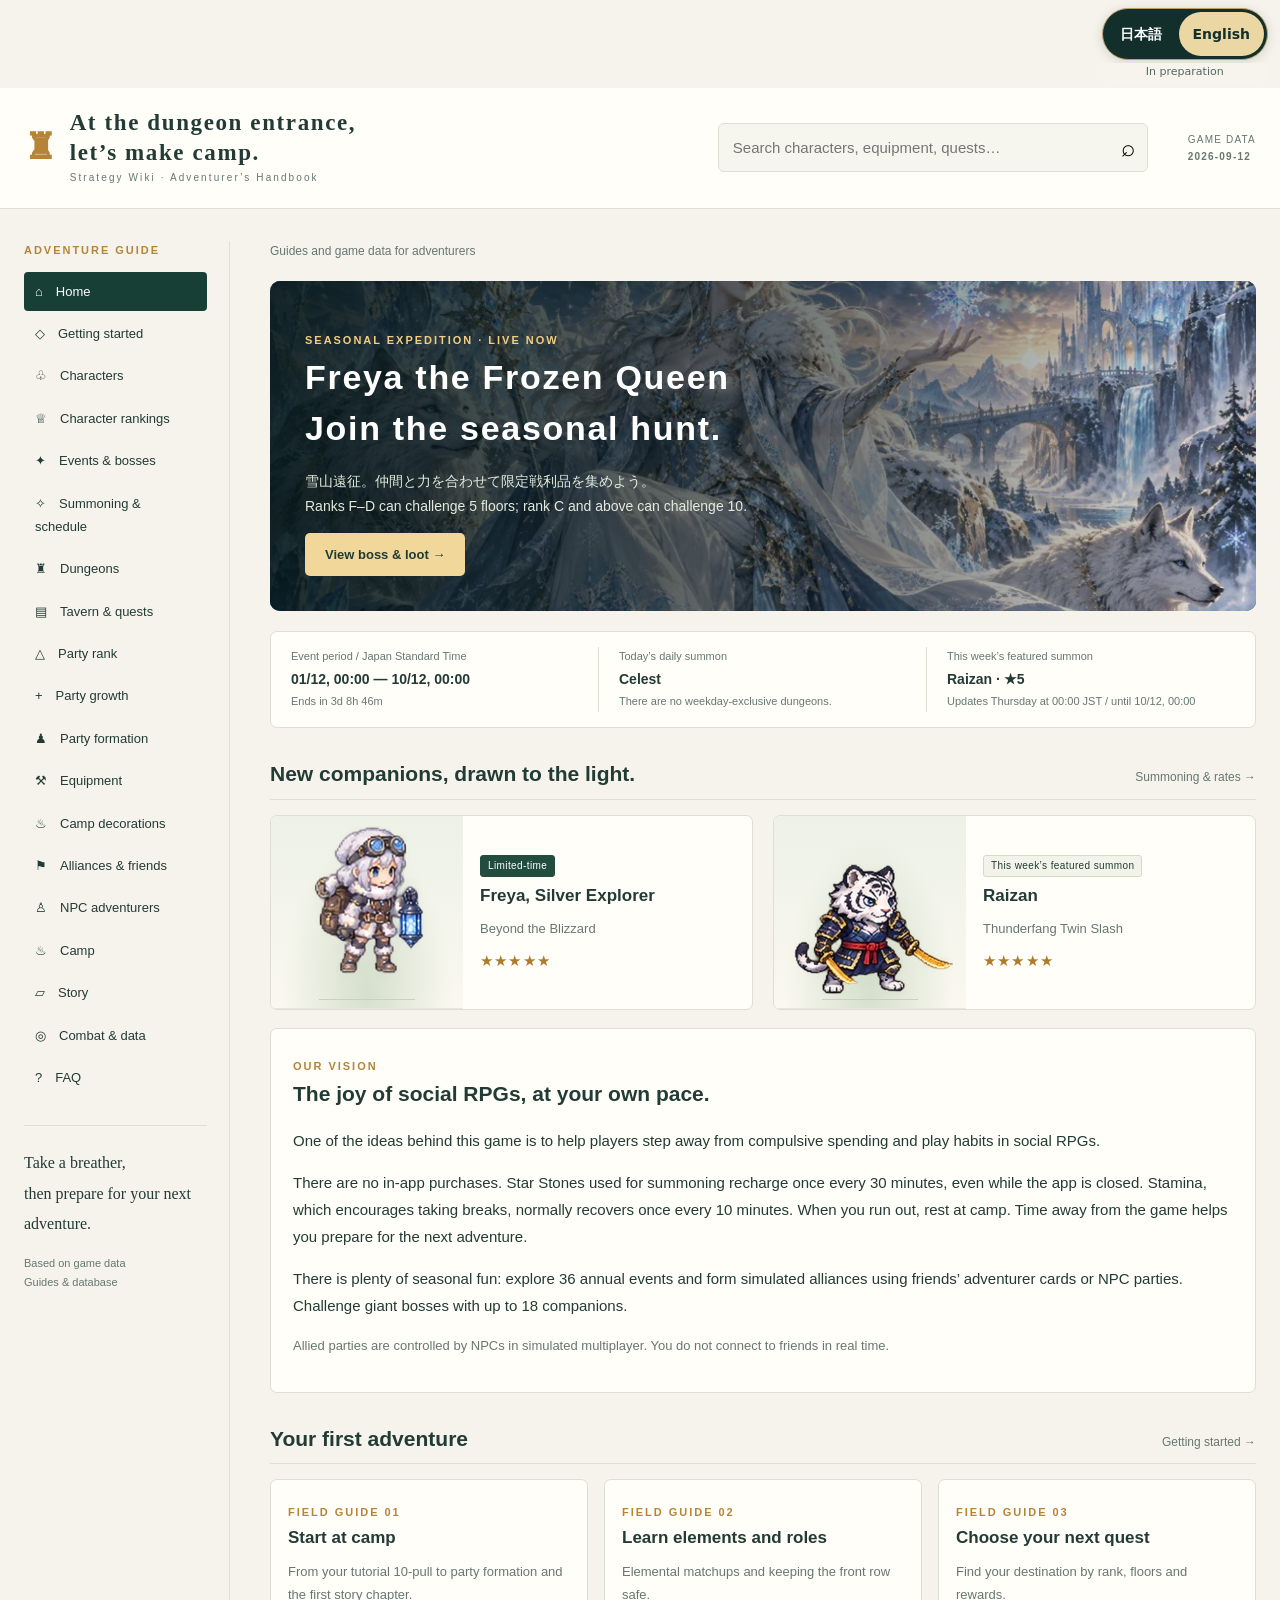
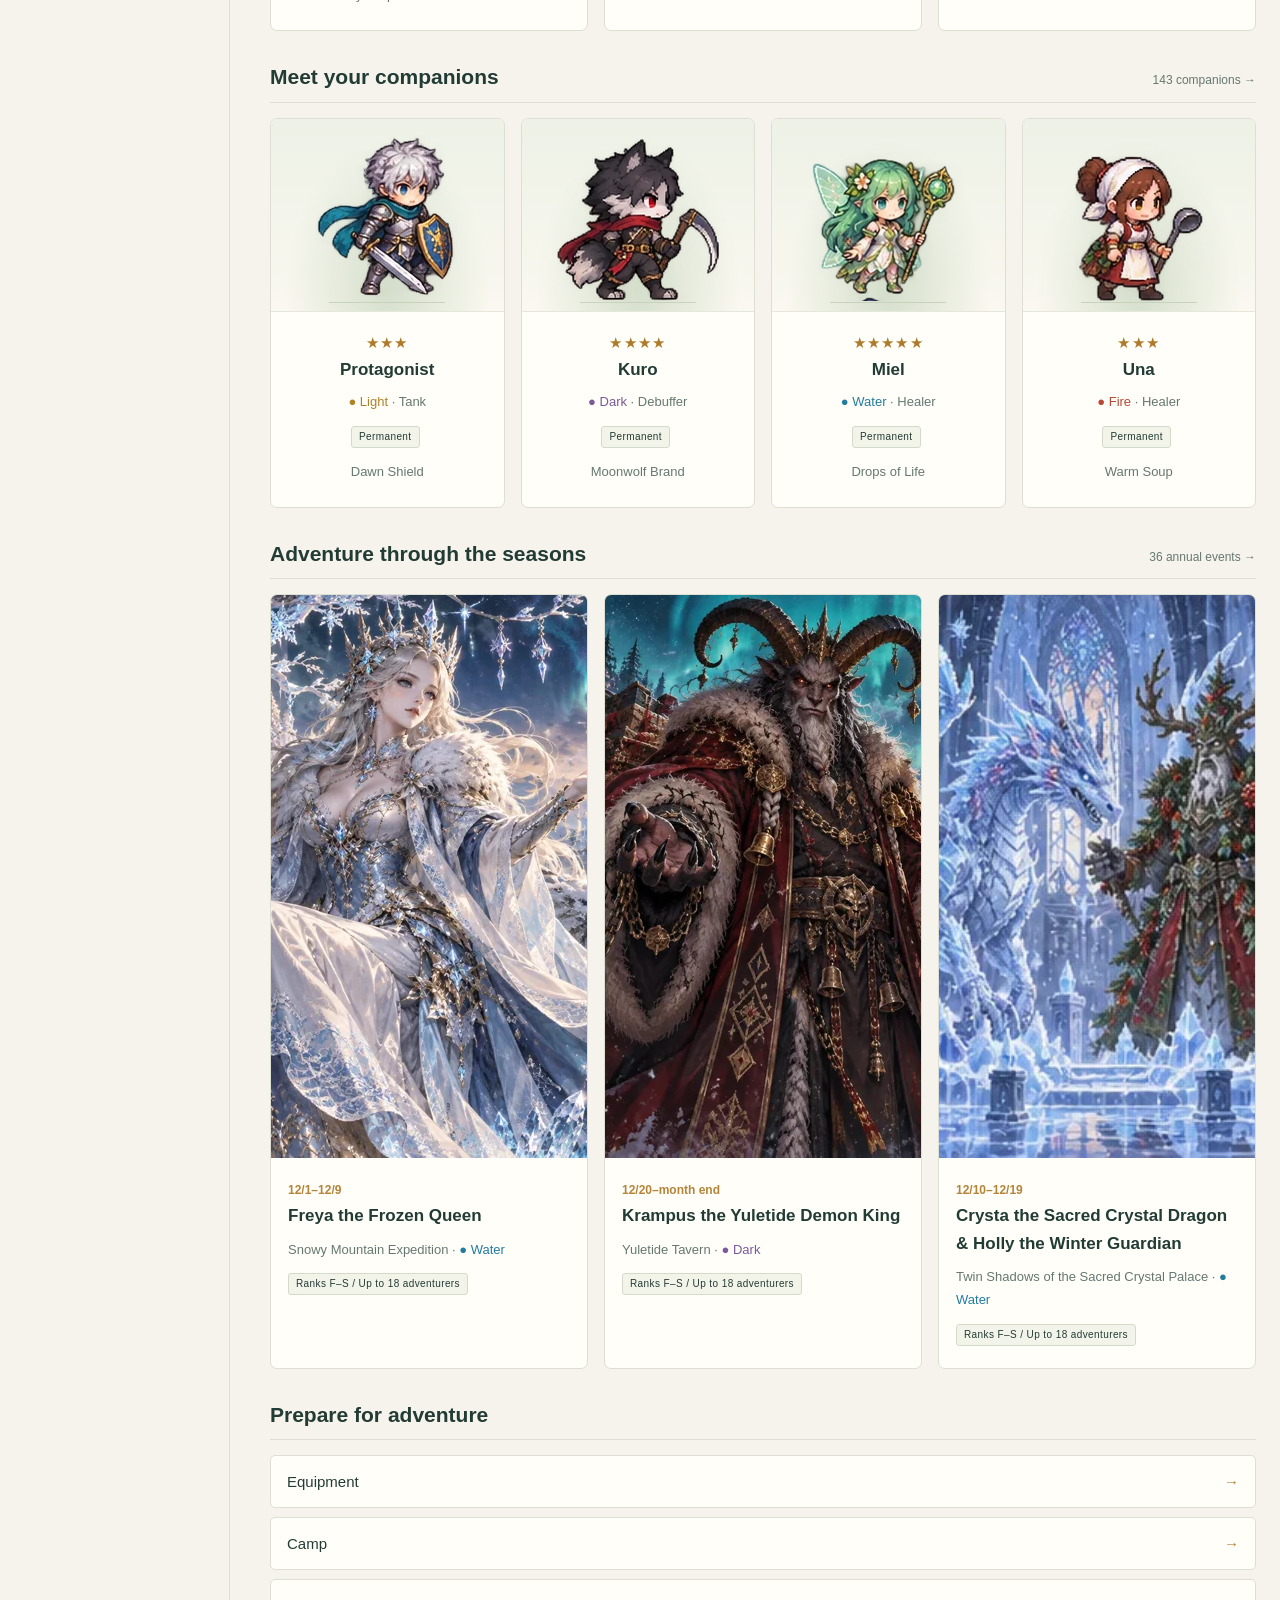
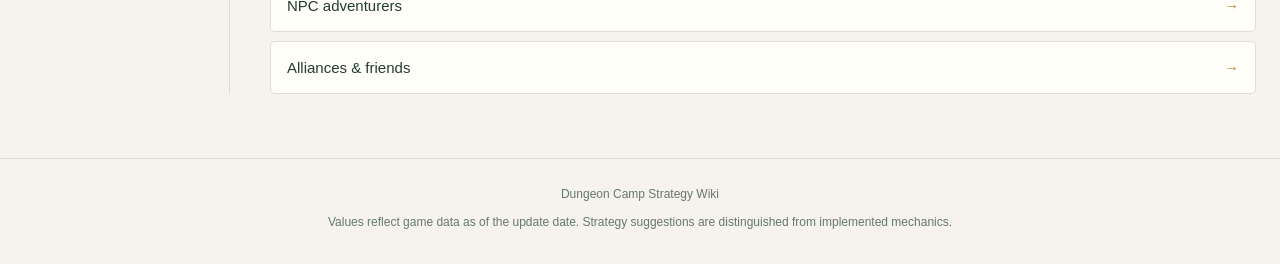
==== index.html @ d6b04b4a "Use character card for Poko guide and remove footer links" ====
<!doctype html><html lang="ja"><head><meta charset="UTF-8"><meta name="viewport" content="width=device-width, initial-scale=1"><meta name="theme-color" content="#122f2b"><meta name="description" content="ダンジョンの入口でキャンプでもしようよ。攻略Wiki。キャラクター、季節イベント、依頼、装備、共闘をゲームの実データで調べる冒険手帳。"><title>ダンジョンの入口でキャンプでもしようよ。攻略Wiki</title><link rel="stylesheet" href="style.css?v=c6127534924e"><script defer src="locale-en.js?v=d834e29eb2f1"></script><script defer src="locale.js?v=82db5f526d66"></script><script defer src="wiki-data.js?v=c5ccfb527c45"></script><script defer src="app.js?v=7ddd1a94cc98"></script><link rel="icon" type="image/png" sizes="1024x1024" href="favicon.png?v=6caec0d16e1b"><link rel="apple-touch-icon" href="favicon.png?v=6caec0d16e1b"></head><body><a class="skip" href="#main">本文へ</a><header class="top"><a class="brand" href="#home"><span class="brandmark">♜</span><span>ダンジョンの入口で<br>キャンプでもしようよ。<small>攻略Wiki · 冒険者の手帳</small></span></a><form id="searchform" role="search"><label class="sr" for="global-search">Wiki全体を検索</label><input id="global-search" type="search" placeholder="キャラ・装備・依頼を探す…"><button aria-label="検索">⌕</button></form><span class="edition">GAME DATA<br><b id="edition"></b></span></header><div class="shell"><aside><p class="navlabel">旅のしおり</p><nav id="navigation"></nav><div class="aside-note">ひと息ついたら、<br>次の冒険の準備を。<span>ゲーム内データに基づく<br>攻略・データベース</span></div></aside><main id="main" tabindex="-1"></main></div><footer>ダンジョンの入口でキャンプでもしようよ。攻略Wiki <span>記載の数値は更新日時点のゲームデータ。攻略の提案と実装データを区別して掲載しています。</span></footer><noscript>このWikiの検索・データ表示にはJavaScriptを有効にしてください。</noscript></body></html>
---- style.css ----
:root{--ink:#233b35;--muted:#667871;--paper:#f5f3ec;--green:#173f35;--gold:#b58439;--line:#dedfd3}*{box-sizing:border-box}body{margin:0;background:var(--paper);color:var(--ink);font:15px/1.8 -apple-system,BlinkMacSystemFont,'Hiragino Kaku Gothic ProN','Yu Gothic',sans-serif}a{color:inherit;text-decoration:none}a:hover{color:#976221}button,input,select{font:inherit}button,select{cursor:pointer}button:disabled{cursor:default}a:focus-visible,button:focus-visible,input:focus-visible,select:focus-visible{outline:3px solid #bd833a;outline-offset:3px}.top{background:#fffef9;border-bottom:1px solid var(--line);padding:20px max(24px,calc((100% - 1380px)/2));display:flex;align-items:center;gap:40px}.brand{display:flex;align-items:center;gap:12px;white-space:nowrap;font:700 23px Georgia,serif;letter-spacing:.07em}.brandmark{font-size:36px;color:var(--gold)}.brand small{display:block;font:10px/2 sans-serif;letter-spacing:.21em;color:var(--muted)}#searchform{display:flex;max-width:430px;flex:1;margin-left:auto;border:1px solid var(--line);border-radius:6px;background:#f6f6ef}input{min-width:0}#searchform input{width:100%;border:0;padding:10px 14px;background:transparent}#searchform button{border:0;background:transparent;font-size:24px;padding:0 12px}.edition{font-size:10px;line-height:1.7;letter-spacing:.12em;color:var(--muted)}.shell{display:grid;grid-template-columns:206px minmax(0,1fr);gap:40px;max-width:1380px;margin:auto;padding:32px 24px 64px}aside{border-right:1px solid var(--line);padding-right:22px}.navlabel,.eyebrow{font-size:11px;text-transform:uppercase;letter-spacing:.18em;font-weight:700;color:var(--gold)}nav{display:grid;gap:3px}nav a{display:block;padding:8px 11px;font-size:13px;border-radius:4px}nav a[aria-current]{background:var(--green);color:#fff}.aside-note{border-top:1px solid var(--line);margin-top:28px;padding-top:22px;font:16px/1.9 Georgia,serif}.aside-note span{display:block;font:11px/1.8 sans-serif;color:var(--muted);margin-top:14px}main{min-width:0}h1,h2,h3,p{margin-top:0}h1{font-size:29px;line-height:1.5;margin-bottom:15px}h2{font-size:21px;line-height:1.5}h3{font-size:17px;line-height:1.6}.muted,.note{color:var(--muted);font-size:13px}.crumb{font-size:12px;color:var(--muted);margin-bottom:19px}.hero{position:relative;border-radius:10px;overflow:hidden;background:#143c35;min-height:330px;color:white;display:flex;align-items:end}.hero>img{position:absolute;width:100%;height:100%;object-fit:cover}.hero:after{content:'';position:absolute;inset:0;background:linear-gradient(90deg,rgba(6,24,26,.91),rgba(8,24,28,.52) 60%,rgba(8,24,28,.07))}.hero-copy{position:relative;z-index:1;max-width:610px;padding:35px}.hero h1{font-size:34px;letter-spacing:.05em}.hero p{color:#e3eadd;font-size:14px}.hero .eyebrow{color:#f4ce80}.button{display:inline-block;background:var(--green);color:white;padding:10px 20px;border:0;border-radius:5px;font-size:13px;font-weight:600}.button:hover{background:#285749;color:white}.hero .button{background:#f1d79a;color:#213c32}.section-title{display:flex;align-items:baseline;justify-content:space-between;gap:15px;margin:30px 0 15px;border-bottom:1px solid var(--line);padding-bottom:9px}.section-title h2{margin:0}.section-title a{font-size:12px;color:var(--muted)}.today{display:grid;grid-template-columns:repeat(3,1fr);background:#fffef9;border:1px solid var(--line);border-radius:7px;margin:20px 0;padding:15px 0}.today>div{padding:0 20px;border-right:1px solid var(--line)}.today>div:last-child{border:0}.today small{display:block;color:var(--muted);font-size:11px}.today b{display:block;font-size:14px}.grid{display:grid;grid-template-columns:repeat(auto-fill,minmax(190px,1fr));gap:16px}.grid.wide{grid-template-columns:repeat(auto-fill,minmax(265px,1fr))}.card{background:#fffef9;border:1px solid var(--line);border-radius:7px;overflow:hidden;transition:transform .15s,border-color .15s;min-width:0}.card:hover{transform:translateY(-2px);border-color:#a1ad98}.card-body{padding:17px}.card h3{margin:0 0 8px}.card p{font-size:13px;color:var(--muted);margin:7px 0}.card-image{display:block;width:100%;aspect-ratio:16/9;object-fit:cover}.badge{display:inline-block;border:1px solid #d4daca;background:#f2f4e9;border-radius:3px;padding:1px 7px;font-size:10px;letter-spacing:.04em;margin:0 4px 5px 0}.badge.live{background:#214c3f;color:white;border-color:#214c3f}.stars{color:#ae7b2b;letter-spacing:.08em}.portrait{display:block;width:192px;height:192px;background-image:url('portraits.webp?v=75a51ea0e859');background-size:2304px 2304px;flex-shrink:0;margin:auto;image-rendering:auto}.portrait-wrap{background:radial-gradient(ellipse at 50% 90%,#d5dfcc,transparent 62%),linear-gradient(#edf1e6,#faf8f0);border-bottom:1px solid #e5e7db;position:relative}.portrait-wrap:after{content:'';position:absolute;bottom:8px;width:50%;height:1px;background:#c8d1bb;left:25%}.character-card .card-body{text-align:center}.character-card h3{margin-bottom:3px}.filterbar{display:flex;flex-wrap:wrap;gap:10px;padding:15px;background:#eceee4;border:1px solid var(--line);border-radius:7px;margin:20px 0}.filterbar input,.filterbar select{border:1px solid #cdd4c5;border-radius:4px;padding:8px 10px;background:white;max-width:100%}.filterbar input{flex:1;min-width:160px}.count{font-size:12px;color:var(--muted);margin:8px 0 15px}.detail-hero{background:#fffef9;display:grid;grid-template-columns:260px minmax(0,1fr);border:1px solid var(--line);border-radius:8px;overflow:hidden;margin-bottom:24px}.detail-hero .portrait-wrap{display:flex;align-items:center;justify-content:center}.detail-hero .portrait{transform:scale(1.2)}.detail-hero .body{padding:30px}.panel{background:#fffef9;border:1px solid var(--line);border-radius:7px;padding:22px;margin:18px 0}.panel h3{margin-bottom:8px}.stat-grid{display:grid;grid-template-columns:repeat(3,1fr);gap:10px;margin:18px 0}.stat{background:#eff1e8;padding:12px;border-radius:5px}.stat small{display:block;color:var(--muted)}.stat b{font-size:20px}.art-full{width:100%;display:block;border-radius:8px;aspect-ratio:16/9;object-fit:cover}.table-wrap{overflow:auto;border:1px solid var(--line);border-radius:6px;margin:15px 0}table{border-collapse:collapse;width:100%;background:#fffef9;font-size:13px;text-align:left}th{background:#e9eee1;white-space:nowrap}td,th{padding:11px 14px;border-bottom:1px solid var(--line)}td a{color:#366857;text-decoration:underline;text-underline-offset:3px}tr:last-child td{border-bottom:0}.prose{max-width:820px}.prose p{line-height:2}.prose li{margin:10px 0}.split{display:grid;grid-template-columns:1fr 1fr;gap:20px}.linklist{display:grid;gap:9px}.linklist a{display:block;background:#fffef9;border:1px solid var(--line);border-radius:5px;padding:12px 16px}.linklist a:after{content:' →';float:right;color:var(--gold)}.empty{padding:40px;text-align:center;background:white;border:1px dashed var(--line)}footer{border-top:1px solid var(--line);padding:25px;text-align:center;color:var(--muted);font-size:12px}footer span{display:block;margin:6px}.sr{position:absolute;width:1px;height:1px;overflow:hidden;clip-path:inset(50%)}.skip{position:fixed;top:-100px}.skip:focus{top:0;background:white;z-index:10;padding:10px}.highlight{border-left:4px solid var(--gold);background:#f0ead8;padding:14px 18px;margin:18px 0}.tiny{font-size:11px}.element-Fire{color:#b84834}.element-Water{color:#237ca0}.element-Wind{color:#498459}.element-Light{color:#ae8226}.element-Dark{color:#7c599a}.month{font:600 12px sans-serif;color:var(--gold)}
@media(max-width:850px){.top{padding:16px 20px;gap:15px;flex-wrap:wrap}.brand{font-size:19px}.edition{display:none}#searchform{max-width:none}.shell{grid-template-columns:minmax(0,1fr);padding:15px 18px 40px;gap:20px}aside{padding:0;border:0;min-width:0}nav{display:flex;overflow:auto;padding-bottom:8px}nav a{white-space:nowrap;background:#e9ede2}.navlabel,.aside-note{display:none}.hero{min-height:310px}.hero-copy{padding:25px}.hero h1{font-size:28px}.grid{grid-template-columns:repeat(auto-fill,minmax(155px,1fr))}.portrait{transform:scale(.85);margin-top:-10px;margin-bottom:-10px}.portrait-wrap{overflow:hidden}.today{grid-template-columns:1fr}.today>div{border:0;padding:8px 18px}.split{grid-template-columns:1fr}.detail-hero{grid-template-columns:1fr}.detail-hero .portrait-wrap{min-height:220px}.detail-hero .body{padding:20px}h1{font-size:25px}.hero:after{background:linear-gradient(90deg,#081d20e8,#081d2077)}.filterbar select{flex:1}.top #searchform{flex-basis:100%}.stat-grid{gap:6px}.stat b{font-size:17px}}@media(prefers-reduced-motion:reduce){*{transition:none!important}}

/* Keep language selection reachable on every page, including narrow screens. */
.language-switch{position:fixed;top:max(.5rem,env(safe-area-inset-top));right:max(.75rem,env(safe-area-inset-right));z-index:1000;display:flex;background:#122f2b;border:1px solid #bca167;border-radius:999px;padding:3px;box-shadow:0 2px 12px #0002}
.language-switch a{display:flex;align-items:center;justify-content:center;min-height:44px;padding:0 14px;color:#fff;text-decoration:none;font:600 .875rem/1.2 system-ui;border-radius:999px}
.language-switch a[aria-current=true]{background:#ead7a4;color:#122f2b}.language-switch a:focus-visible{outline:3px solid #f1bc45;outline-offset:2px}
body{padding-top:66px}html{scroll-padding-top:76px}html[lang=en] .brand{line-height:1.3}html[lang=en] h1{overflow-wrap:anywhere}
@media(max-width:480px){.language-switch{right:.5rem}.language-switch a{padding:0 12px}}

/* FAQ: separate questions from long-form answers. */
.faq-item{margin:0 0 38px}
.faq-item>h2{margin:0 0 20px;padding:15px 22px;border:0;border-left:4px solid #20ab91;background:#f9faf9;color:#354d46;font-size:clamp(18px,2vw,23px);font-weight:700;line-height:1.6;overflow-wrap:anywhere}
.faq-item>p{margin:0 0 16px;padding:0 4px;line-height:1.95;overflow-wrap:anywhere}
.faq-item>p:last-child{margin-bottom:0}
@media(max-width:600px){.faq-item{margin-bottom:30px}.faq-item>h2{padding:12px 15px;margin-bottom:16px}.faq-item>p{padding:0 2px}}

.faq-home{display:block;margin:0 0 20px}.faq-home a{display:inline-block;padding:8px 14px;border:1px solid var(--line);border-radius:6px;background:#fffef9;font-weight:600}

.poko-guide-portrait{display:flex;justify-content:center;max-width:240px;padding:12px;margin:16px 0;background:#edf1e8;border:1px solid var(--line);border-radius:12px}.poko-guide-portrait .portrait{flex:none}

.guide-campfire{display:block;width:50%;height:auto;margin:24px 0;border-radius:12px}.poko-guide-heading{padding-top:20px}

.language-status{position:absolute;top:calc(100% + 4px);right:0;left:0;text-align:center;font:400 11px/1.5 system-ui;color:#526760;background:#f6f4ed;border-radius:6px;padding:1px 4px;white-space:nowrap}body{padding-top:88px}html{scroll-padding-top:98px}
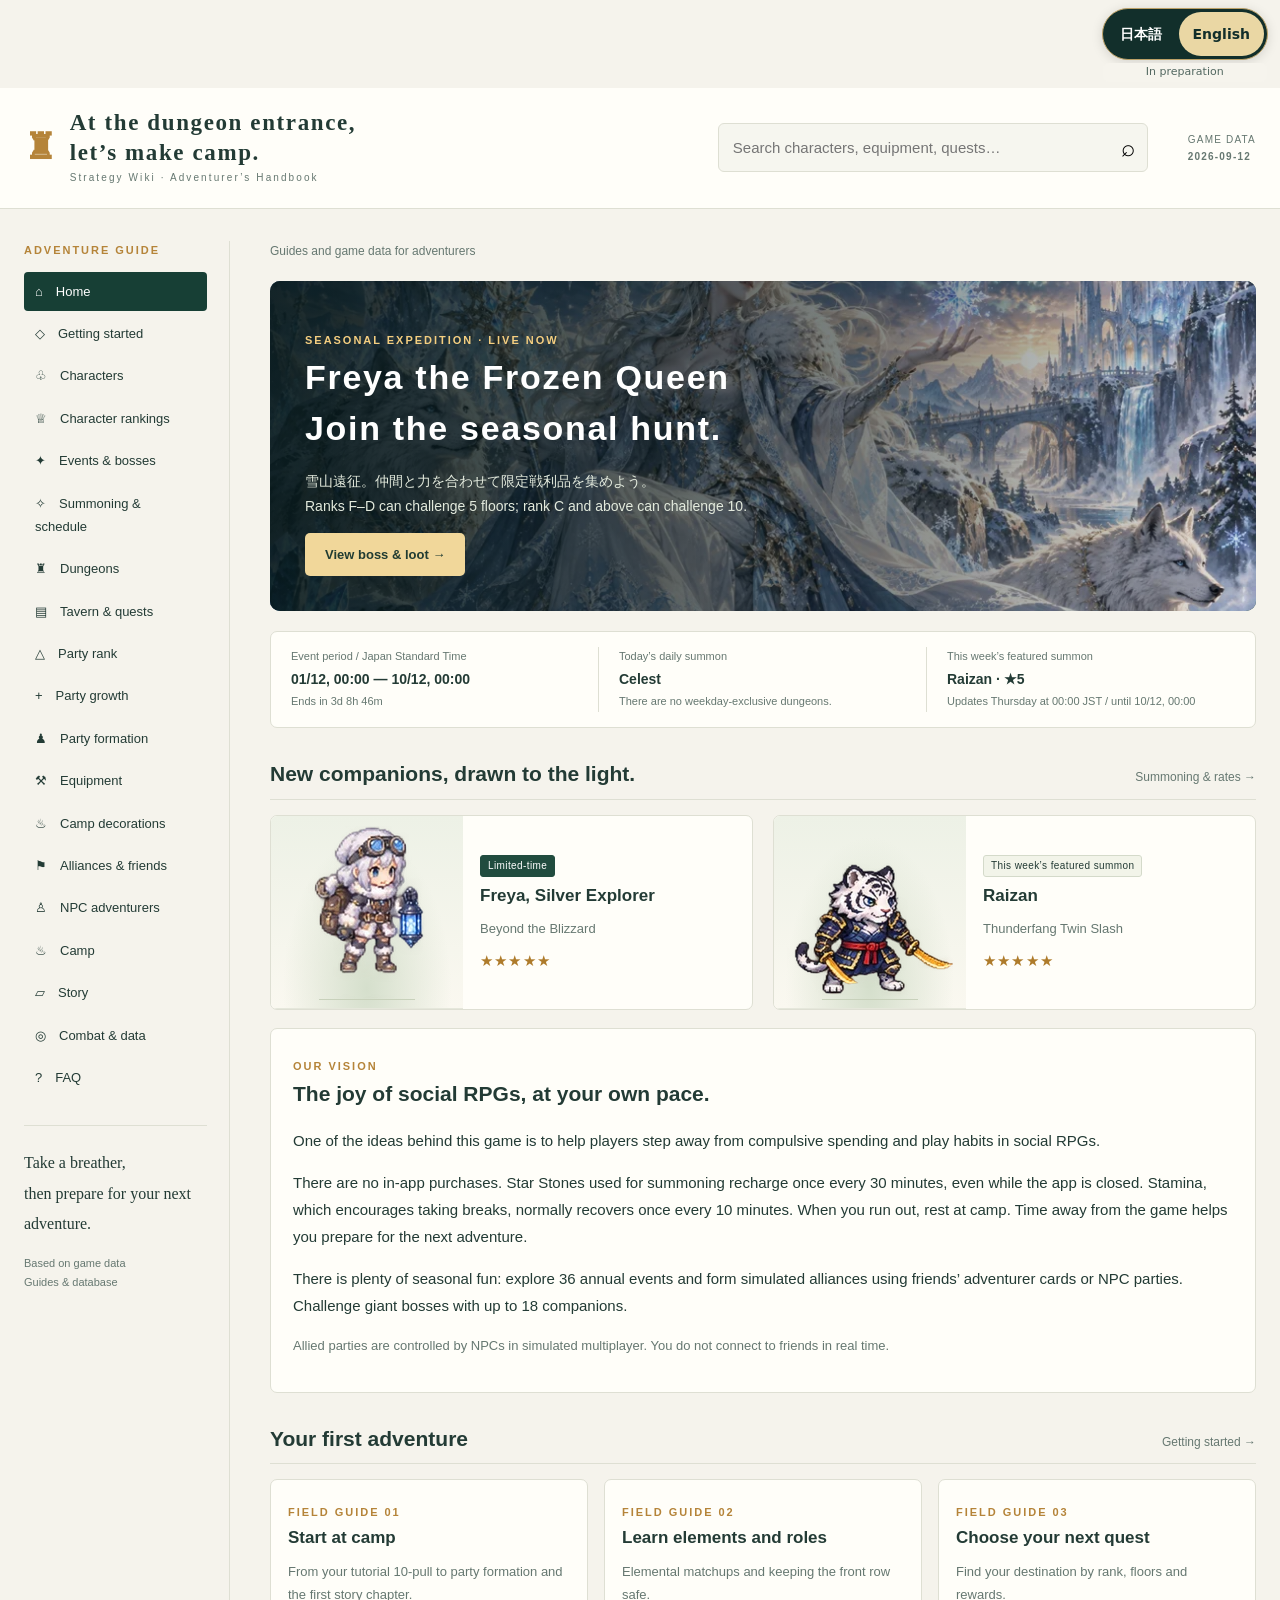
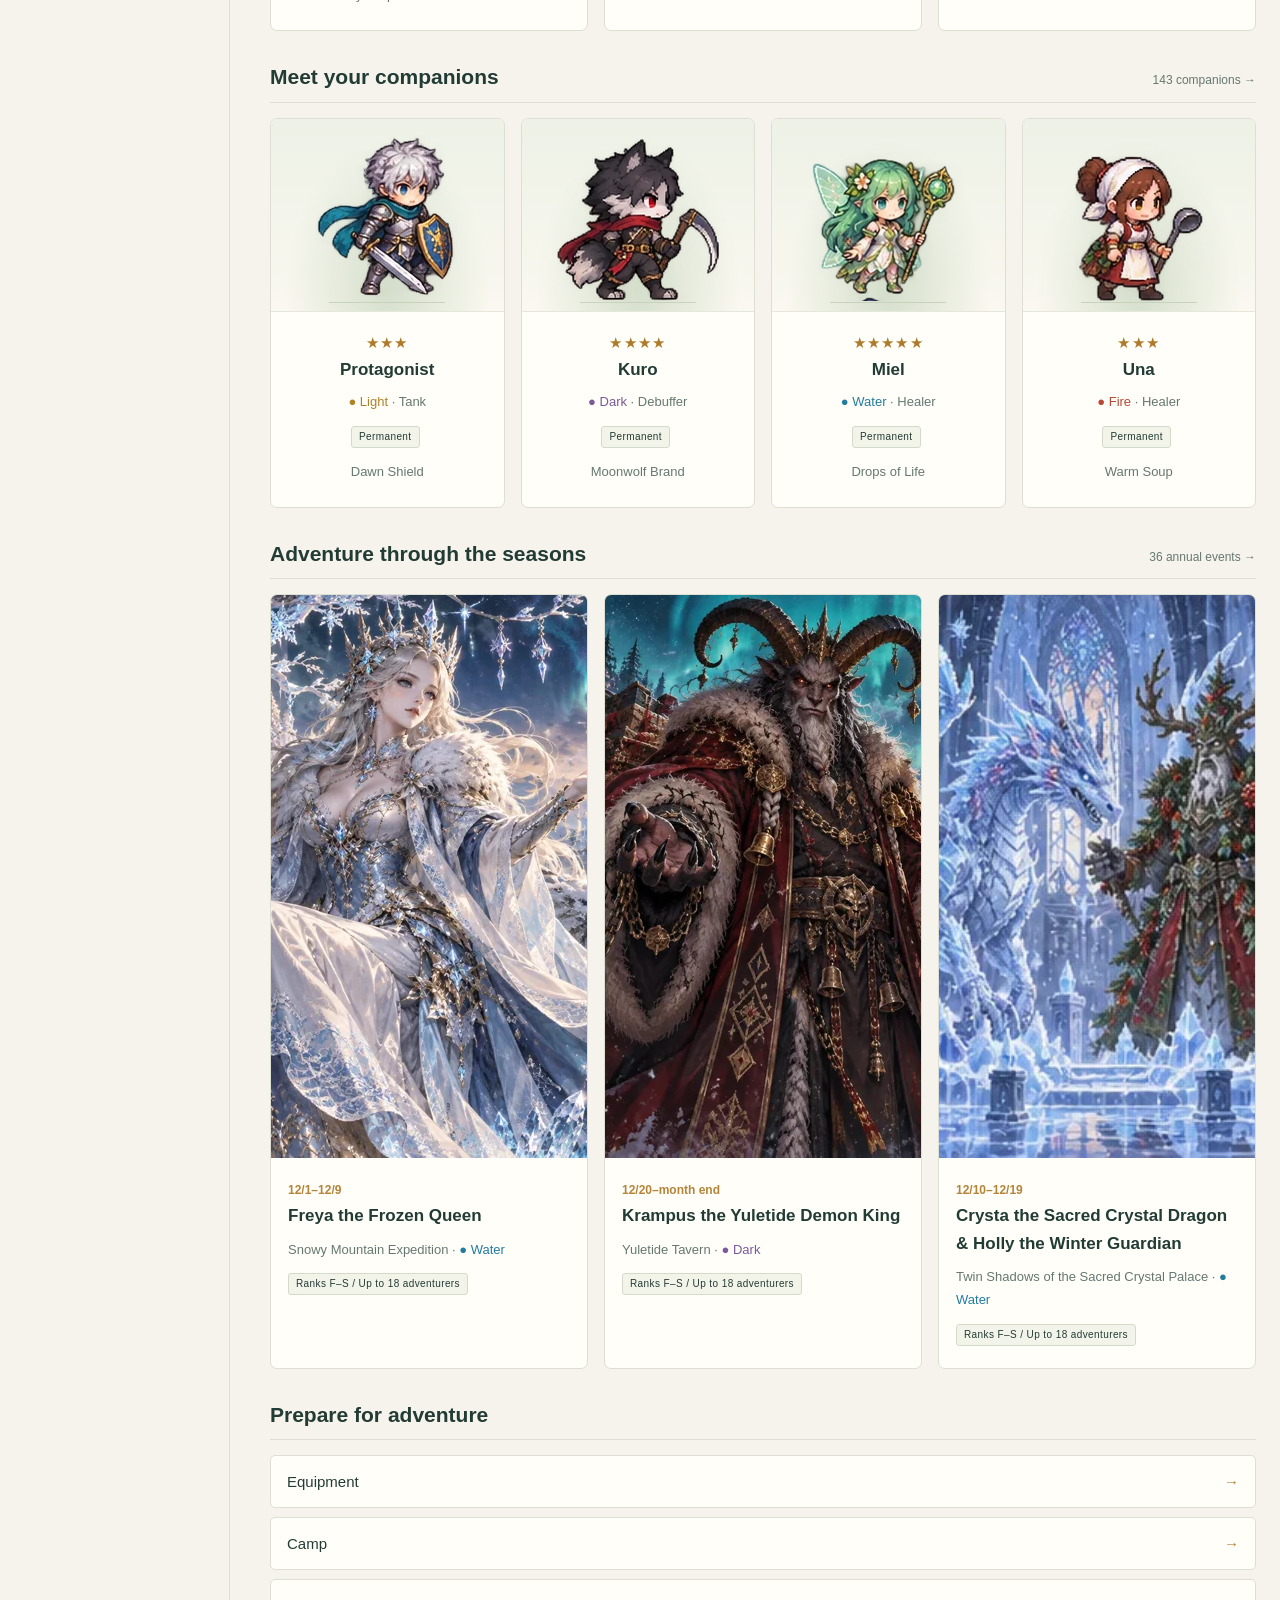
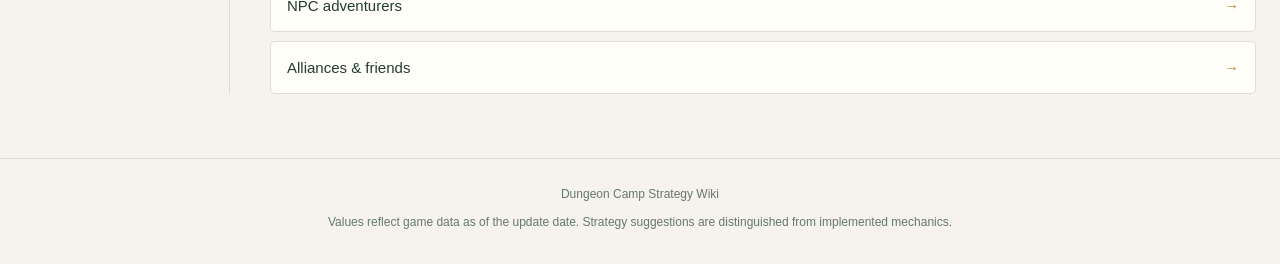
==== commit 17dadf85: "Keep language switch at page top without scroll tracking" ====
--- a/index.html
+++ b/index.html
@@ -1 +1 @@
-<!doctype html><html lang="ja"><head><meta charset="UTF-8"><meta name="viewport" content="width=device-width, initial-scale=1"><meta name="theme-color" content="#122f2b"><meta name="description" content="ダンジョンの入口でキャンプでもしようよ。攻略Wiki。キャラクター、季節イベント、依頼、装備、共闘をゲームの実データで調べる冒険手帳。"><title>ダンジョンの入口でキャンプでもしようよ。攻略Wiki</title><link rel="stylesheet" href="style.css?v=c6127534924e"><script defer src="locale-en.js?v=d834e29eb2f1"></script><script defer src="locale.js?v=82db5f526d66"></script><script defer src="wiki-data.js?v=c5ccfb527c45"></script><script defer src="app.js?v=7ddd1a94cc98"></script><link rel="icon" type="image/png" sizes="1024x1024" href="favicon.png?v=6caec0d16e1b"><link rel="apple-touch-icon" href="favicon.png?v=6caec0d16e1b"></head><body><a class="skip" href="#main">本文へ</a><header class="top"><a class="brand" href="#home"><span class="brandmark">♜</span><span>ダンジョンの入口で<br>キャンプでもしようよ。<small>攻略Wiki · 冒険者の手帳</small></span></a><form id="searchform" role="search"><label class="sr" for="global-search">Wiki全体を検索</label><input id="global-search" type="search" placeholder="キャラ・装備・依頼を探す…"><button aria-label="検索">⌕</button></form><span class="edition">GAME DATA<br><b id="edition"></b></span></header><div class="shell"><aside><p class="navlabel">旅のしおり</p><nav id="navigation"></nav><div class="aside-note">ひと息ついたら、<br>次の冒険の準備を。<span>ゲーム内データに基づく<br>攻略・データベース</span></div></aside><main id="main" tabindex="-1"></main></div><footer>ダンジョンの入口でキャンプでもしようよ。攻略Wiki <span>記載の数値は更新日時点のゲームデータ。攻略の提案と実装データを区別して掲載しています。</span></footer><noscript>このWikiの検索・データ表示にはJavaScriptを有効にしてください。</noscript></body></html>
+<!doctype html><html lang="ja"><head><meta charset="UTF-8"><meta name="viewport" content="width=device-width, initial-scale=1"><meta name="theme-color" content="#122f2b"><meta name="description" content="ダンジョンの入口でキャンプでもしようよ。攻略Wiki。キャラクター、季節イベント、依頼、装備、共闘をゲームの実データで調べる冒険手帳。"><title>ダンジョンの入口でキャンプでもしようよ。攻略Wiki</title><link rel="stylesheet" href="style.css?v=525866e6a072"><script defer src="locale-en.js?v=d834e29eb2f1"></script><script defer src="locale.js?v=82db5f526d66"></script><script defer src="wiki-data.js?v=c5ccfb527c45"></script><script defer src="app.js?v=7ddd1a94cc98"></script><link rel="icon" type="image/png" sizes="1024x1024" href="favicon.png?v=6caec0d16e1b"><link rel="apple-touch-icon" href="favicon.png?v=6caec0d16e1b"></head><body><a class="skip" href="#main">本文へ</a><header class="top"><a class="brand" href="#home"><span class="brandmark">♜</span><span>ダンジョンの入口で<br>キャンプでもしようよ。<small>攻略Wiki · 冒険者の手帳</small></span></a><form id="searchform" role="search"><label class="sr" for="global-search">Wiki全体を検索</label><input id="global-search" type="search" placeholder="キャラ・装備・依頼を探す…"><button aria-label="検索">⌕</button></form><span class="edition">GAME DATA<br><b id="edition"></b></span></header><div class="shell"><aside><p class="navlabel">旅のしおり</p><nav id="navigation"></nav><div class="aside-note">ひと息ついたら、<br>次の冒険の準備を。<span>ゲーム内データに基づく<br>攻略・データベース</span></div></aside><main id="main" tabindex="-1"></main></div><footer>ダンジョンの入口でキャンプでもしようよ。攻略Wiki <span>記載の数値は更新日時点のゲームデータ。攻略の提案と実装データを区別して掲載しています。</span></footer><noscript>このWikiの検索・データ表示にはJavaScriptを有効にしてください。</noscript></body></html>
--- a/style.css
+++ b/style.css
@@ -2,7 +2,7 @@
 @media(max-width:850px){.top{padding:16px 20px;gap:15px;flex-wrap:wrap}.brand{font-size:19px}.edition{display:none}#searchform{max-width:none}.shell{grid-template-columns:minmax(0,1fr);padding:15px 18px 40px;gap:20px}aside{padding:0;border:0;min-width:0}nav{display:flex;overflow:auto;padding-bottom:8px}nav a{white-space:nowrap;background:#e9ede2}.navlabel,.aside-note{display:none}.hero{min-height:310px}.hero-copy{padding:25px}.hero h1{font-size:28px}.grid{grid-template-columns:repeat(auto-fill,minmax(155px,1fr))}.portrait{transform:scale(.85);margin-top:-10px;margin-bottom:-10px}.portrait-wrap{overflow:hidden}.today{grid-template-columns:1fr}.today>div{border:0;padding:8px 18px}.split{grid-template-columns:1fr}.detail-hero{grid-template-columns:1fr}.detail-hero .portrait-wrap{min-height:220px}.detail-hero .body{padding:20px}h1{font-size:25px}.hero:after{background:linear-gradient(90deg,#081d20e8,#081d2077)}.filterbar select{flex:1}.top #searchform{flex-basis:100%}.stat-grid{gap:6px}.stat b{font-size:17px}}@media(prefers-reduced-motion:reduce){*{transition:none!important}}
 
 /* Keep language selection reachable on every page, including narrow screens. */
-.language-switch{position:fixed;top:max(.5rem,env(safe-area-inset-top));right:max(.75rem,env(safe-area-inset-right));z-index:1000;display:flex;background:#122f2b;border:1px solid #bca167;border-radius:999px;padding:3px;box-shadow:0 2px 12px #0002}
+.language-switch{position:absolute;top:max(.5rem,env(safe-area-inset-top));right:max(.75rem,env(safe-area-inset-right));z-index:1000;display:flex;background:#122f2b;border:1px solid #bca167;border-radius:999px;padding:3px;box-shadow:0 2px 12px #0002}
 .language-switch a{display:flex;align-items:center;justify-content:center;min-height:44px;padding:0 14px;color:#fff;text-decoration:none;font:600 .875rem/1.2 system-ui;border-radius:999px}
 .language-switch a[aria-current=true]{background:#ead7a4;color:#122f2b}.language-switch a:focus-visible{outline:3px solid #f1bc45;outline-offset:2px}
 body{padding-top:66px}html{scroll-padding-top:76px}html[lang=en] .brand{line-height:1.3}html[lang=en] h1{overflow-wrap:anywhere}
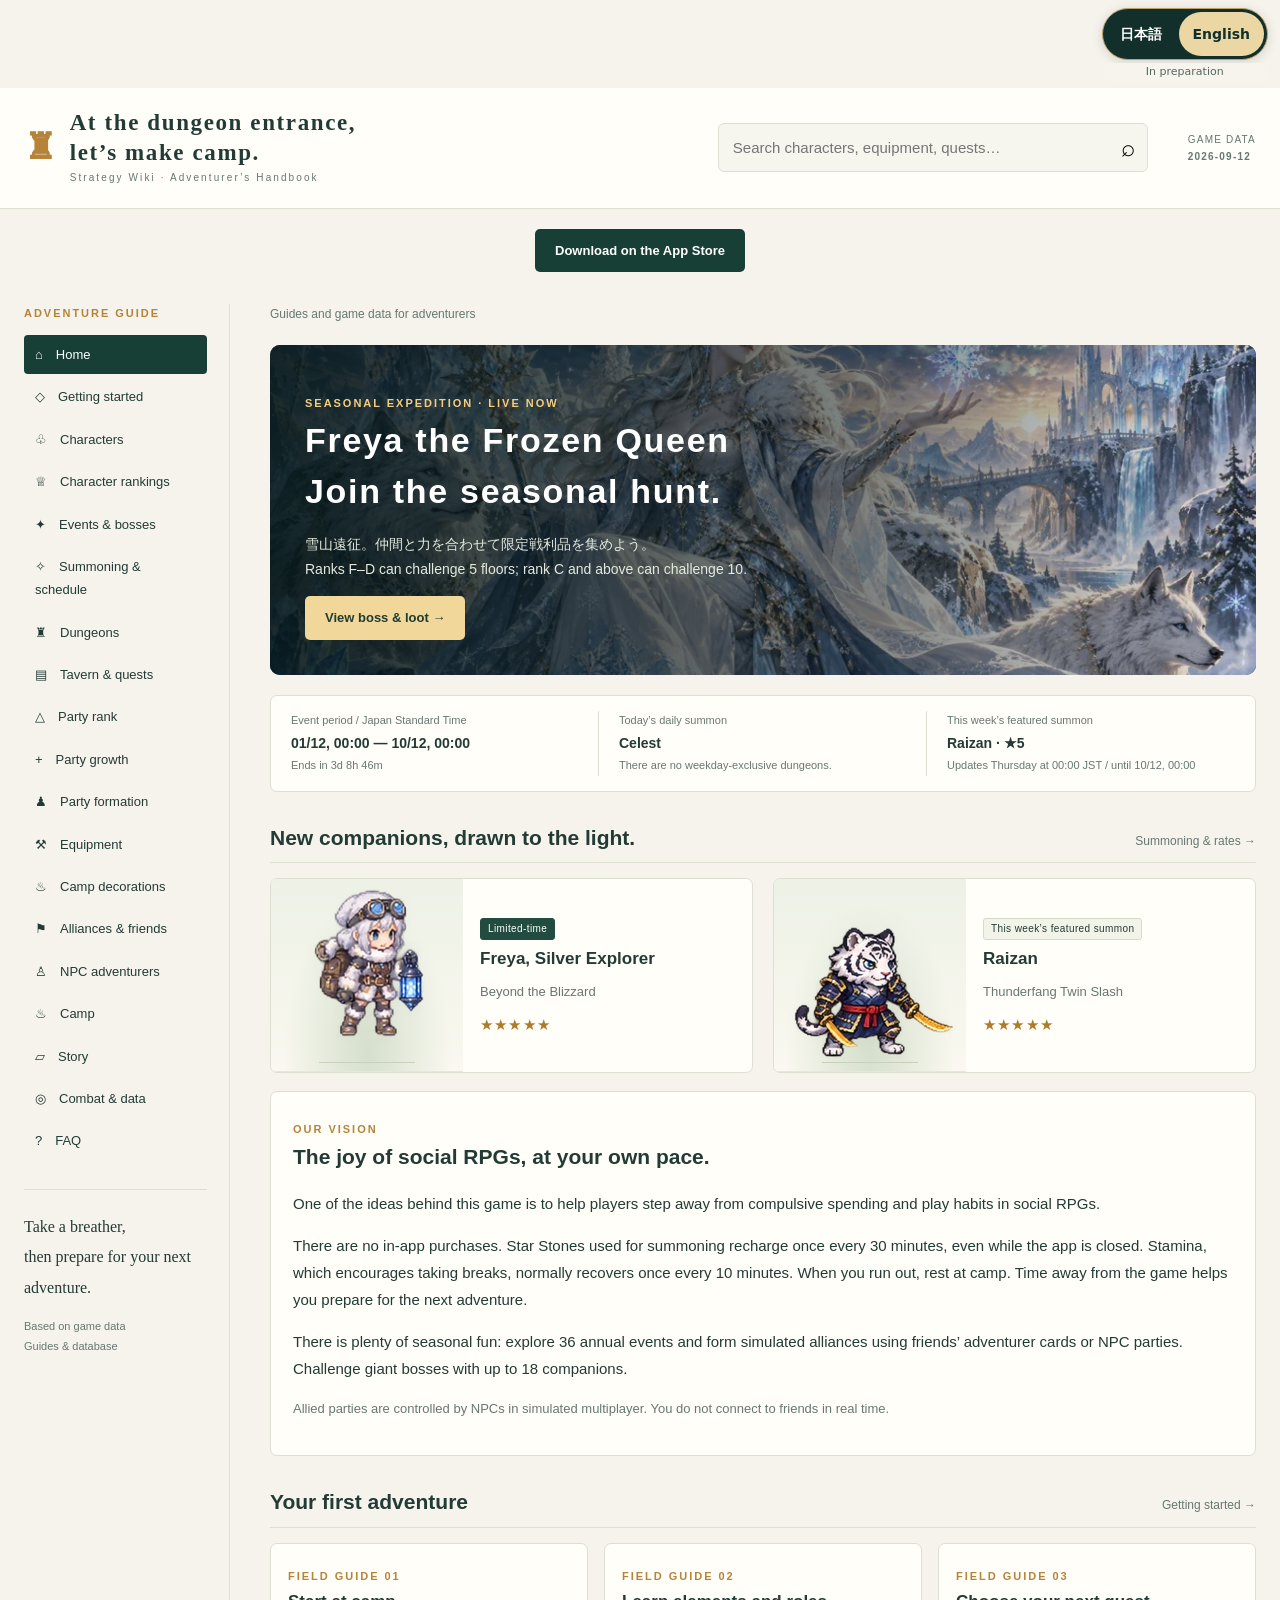
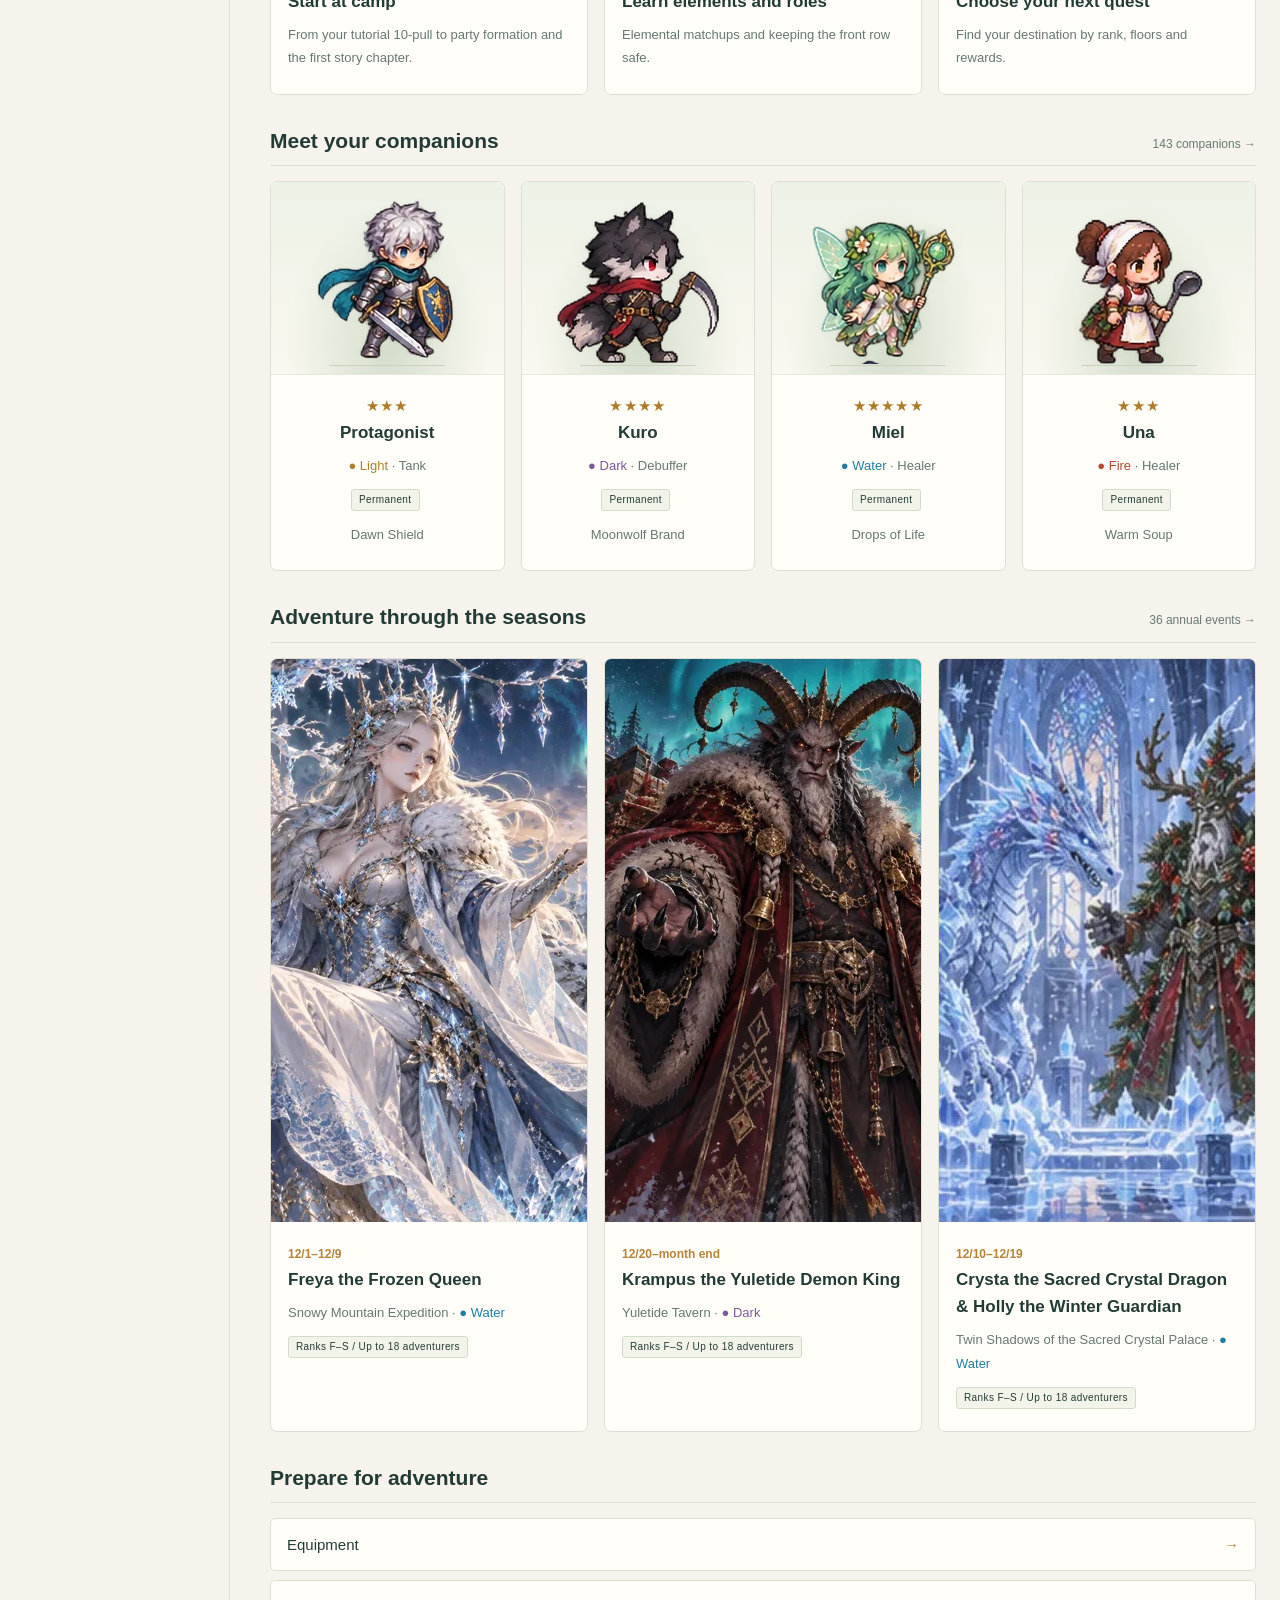
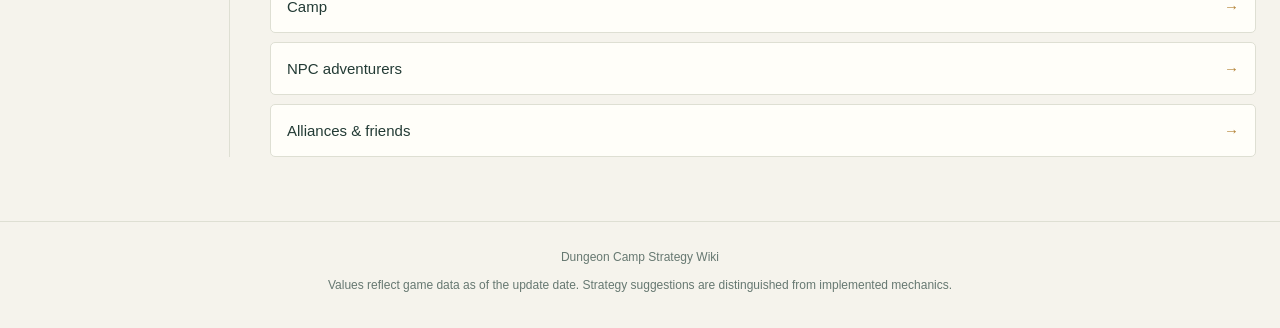
==== commit 2d5a5348: "Add App Store download link to wiki header" ====
--- a/index.html
+++ b/index.html
@@ -1 +1 @@
-<!doctype html><html lang="ja"><head><meta charset="UTF-8"><meta name="viewport" content="width=device-width, initial-scale=1"><meta name="theme-color" content="#122f2b"><meta name="description" content="ダンジョンの入口でキャンプでもしようよ。攻略Wiki。キャラクター、季節イベント、依頼、装備、共闘をゲームの実データで調べる冒険手帳。"><title>ダンジョンの入口でキャンプでもしようよ。攻略Wiki</title><link rel="stylesheet" href="style.css?v=525866e6a072"><script defer src="locale-en.js?v=d834e29eb2f1"></script><script defer src="locale.js?v=82db5f526d66"></script><script defer src="wiki-data.js?v=c5ccfb527c45"></script><script defer src="app.js?v=7ddd1a94cc98"></script><link rel="icon" type="image/png" sizes="1024x1024" href="favicon.png?v=6caec0d16e1b"><link rel="apple-touch-icon" href="favicon.png?v=6caec0d16e1b"></head><body><a class="skip" href="#main">本文へ</a><header class="top"><a class="brand" href="#home"><span class="brandmark">♜</span><span>ダンジョンの入口で<br>キャンプでもしようよ。<small>攻略Wiki · 冒険者の手帳</small></span></a><form id="searchform" role="search"><label class="sr" for="global-search">Wiki全体を検索</label><input id="global-search" type="search" placeholder="キャラ・装備・依頼を探す…"><button aria-label="検索">⌕</button></form><span class="edition">GAME DATA<br><b id="edition"></b></span></header><div class="shell"><aside><p class="navlabel">旅のしおり</p><nav id="navigation"></nav><div class="aside-note">ひと息ついたら、<br>次の冒険の準備を。<span>ゲーム内データに基づく<br>攻略・データベース</span></div></aside><main id="main" tabindex="-1"></main></div><footer>ダンジョンの入口でキャンプでもしようよ。攻略Wiki <span>記載の数値は更新日時点のゲームデータ。攻略の提案と実装データを区別して掲載しています。</span></footer><noscript>このWikiの検索・データ表示にはJavaScriptを有効にしてください。</noscript></body></html>
+<!doctype html><html lang="ja"><head><meta charset="UTF-8"><meta name="viewport" content="width=device-width, initial-scale=1"><meta name="theme-color" content="#122f2b"><meta name="description" content="ダンジョンの入口でキャンプでもしようよ。攻略Wiki。キャラクター、季節イベント、依頼、装備、共闘をゲームの実データで調べる冒険手帳。"><title>ダンジョンの入口でキャンプでもしようよ。攻略Wiki</title><link rel="stylesheet" href="style.css?v=db5798397069"><script defer src="locale-en.js?v=391303744b77"></script><script defer src="locale.js?v=82db5f526d66"></script><script defer src="wiki-data.js?v=c5ccfb527c45"></script><script defer src="app.js?v=7ddd1a94cc98"></script><link rel="icon" type="image/png" sizes="1024x1024" href="favicon.png?v=6caec0d16e1b"><link rel="apple-touch-icon" href="favicon.png?v=6caec0d16e1b"></head><body><a class="skip" href="#main">本文へ</a><header class="top"><a class="brand" href="#home"><span class="brandmark">♜</span><span>ダンジョンの入口で<br>キャンプでもしようよ。<small>攻略Wiki · 冒険者の手帳</small></span></a><form id="searchform" role="search"><label class="sr" for="global-search">Wiki全体を検索</label><input id="global-search" type="search" placeholder="キャラ・装備・依頼を探す…"><button aria-label="検索">⌕</button></form><span class="edition">GAME DATA<br><b id="edition"></b></span></header><div class="download-banner"><a class="button" href="https://apps.apple.com/jp/app/id6810914372">AppStoreからダウンロード</a></div><div class="shell"><aside><p class="navlabel">旅のしおり</p><nav id="navigation"></nav><div class="aside-note">ひと息ついたら、<br>次の冒険の準備を。<span>ゲーム内データに基づく<br>攻略・データベース</span></div></aside><main id="main" tabindex="-1"></main></div><footer>ダンジョンの入口でキャンプでもしようよ。攻略Wiki <span>記載の数値は更新日時点のゲームデータ。攻略の提案と実装データを区別して掲載しています。</span></footer><noscript>このWikiの検索・データ表示にはJavaScriptを有効にしてください。</noscript></body></html>
--- a/style.css
+++ b/style.css
@@ -22,3 +22,5 @@
 .guide-campfire{display:block;width:50%;height:auto;margin:24px 0;border-radius:12px}.poko-guide-heading{padding-top:20px}
 
 .language-status{position:absolute;top:calc(100% + 4px);right:0;left:0;text-align:center;font:400 11px/1.5 system-ui;color:#526760;background:#f6f4ed;border-radius:6px;padding:1px 4px;white-space:nowrap}body{padding-top:88px}html{scroll-padding-top:98px}
+
+.download-banner{max-width:1380px;margin:0 auto;padding:20px 24px 0;text-align:center}
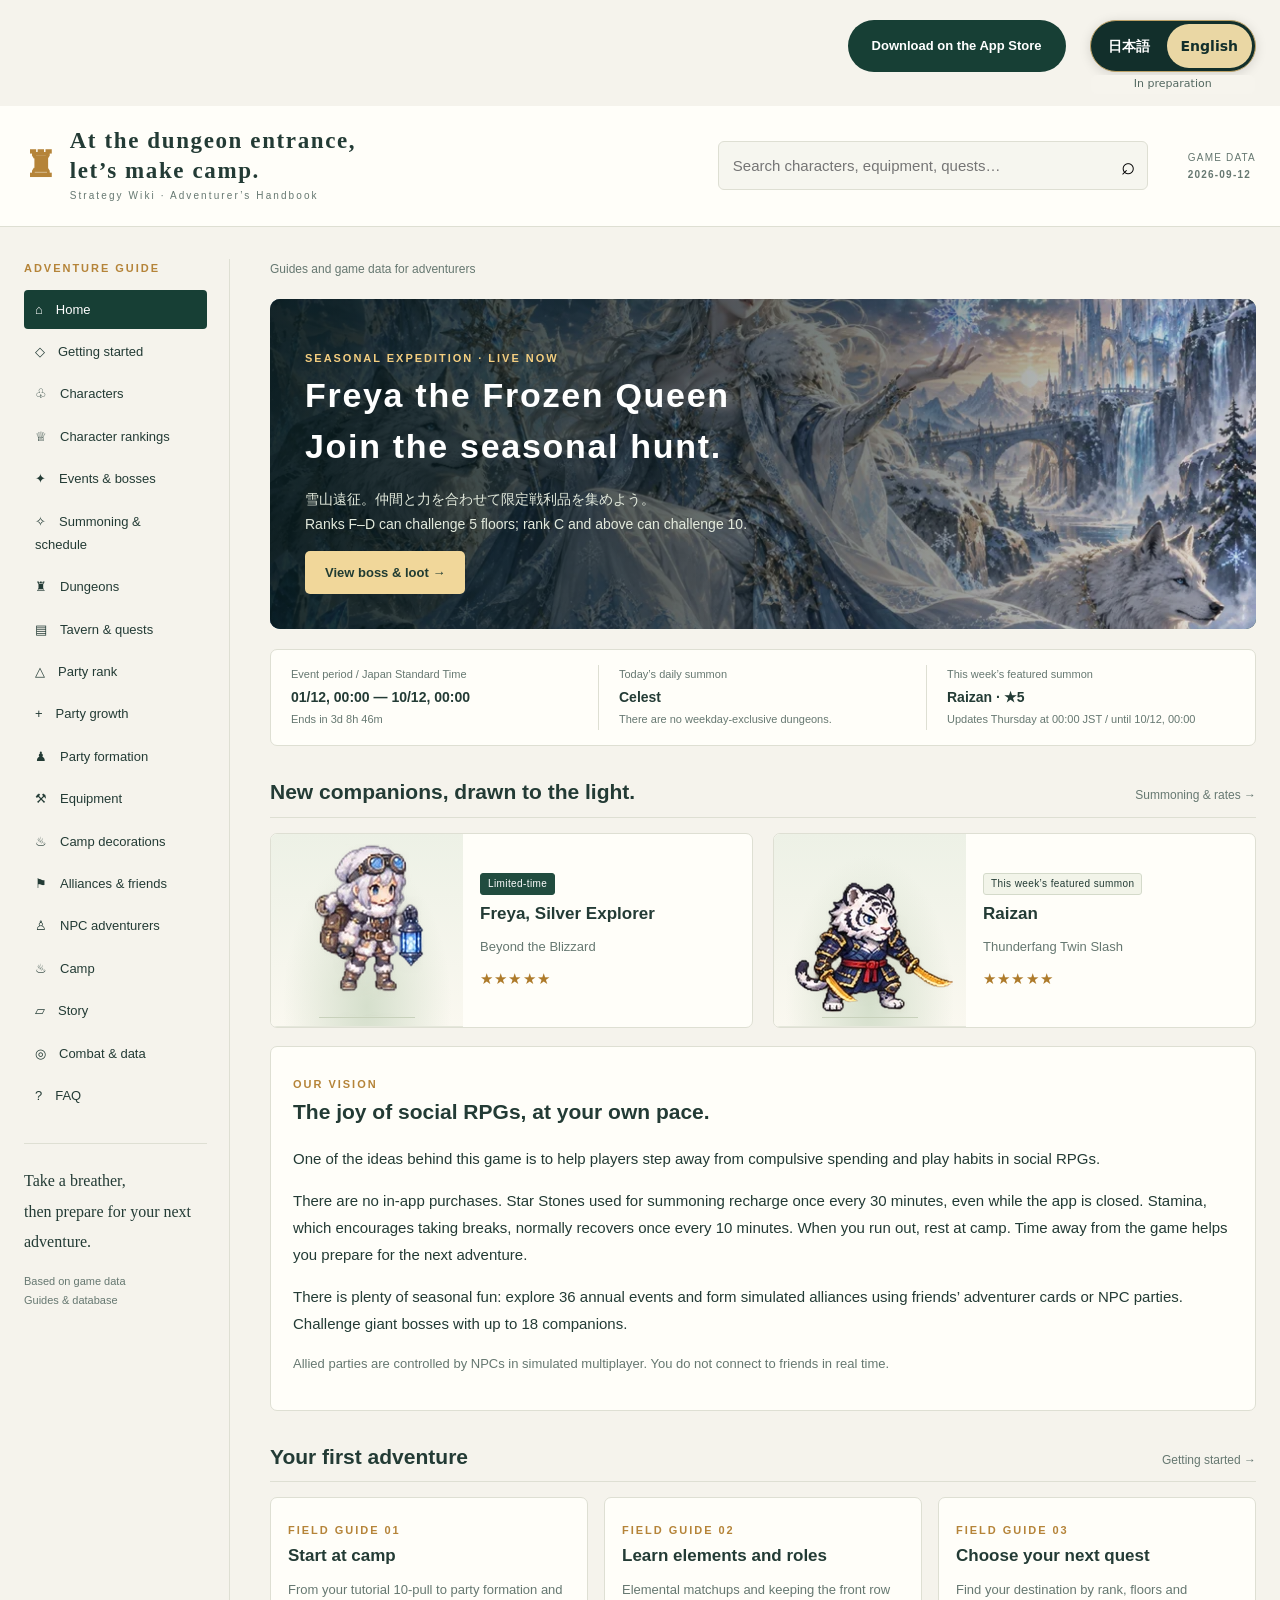
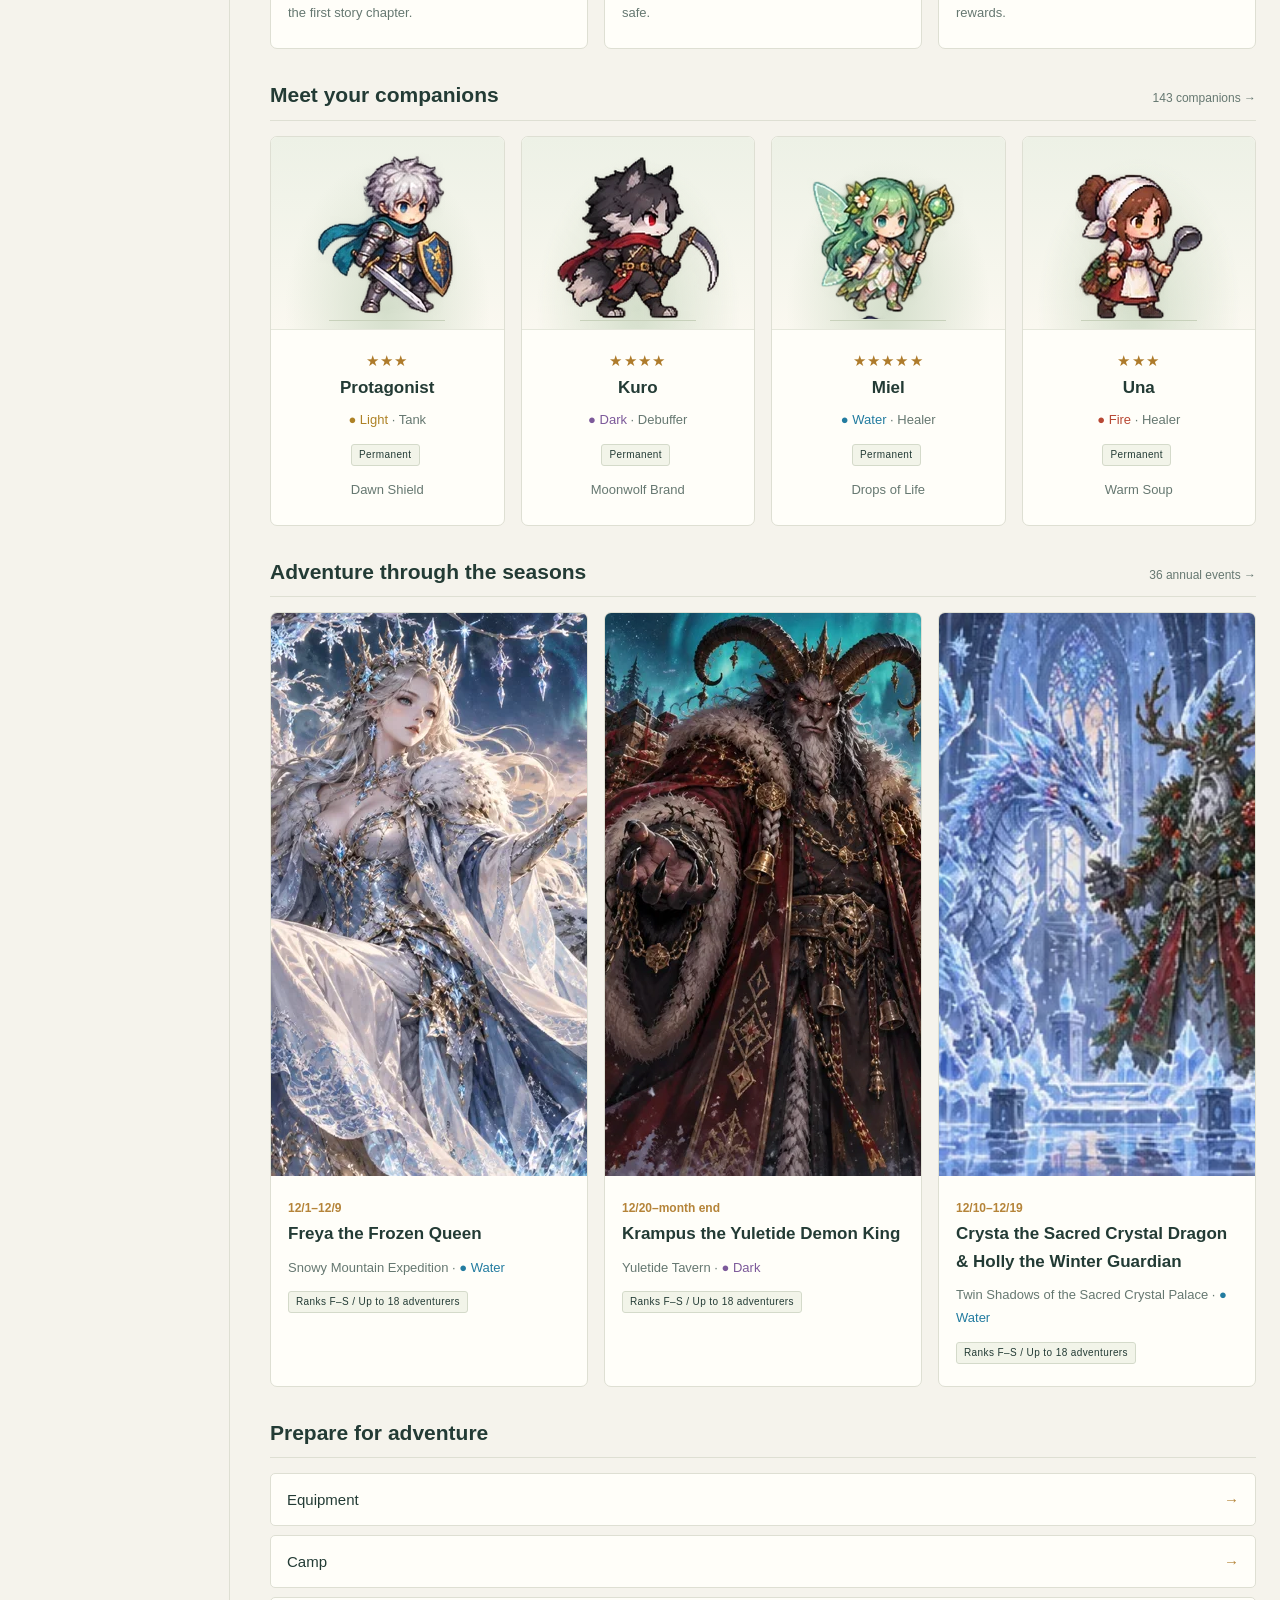
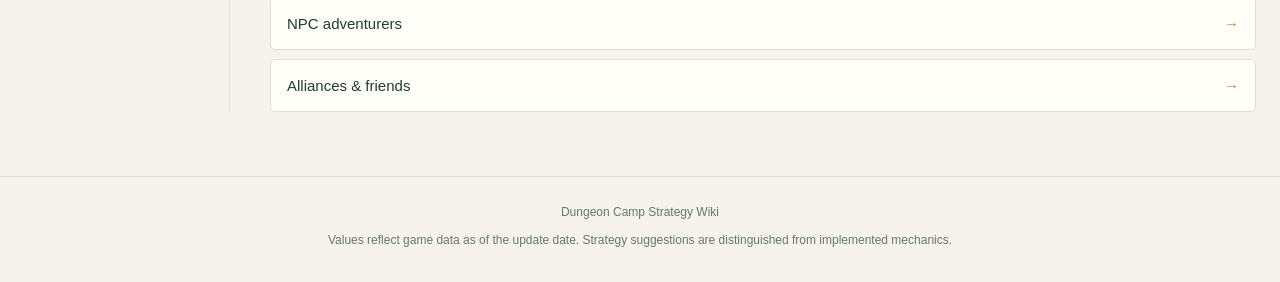
==== commit e5cfe1a8: "Place download button beside language switch with generous spacing" ====
--- a/index.html
+++ b/index.html
@@ -1 +1 @@
-<!doctype html><html lang="ja"><head><meta charset="UTF-8"><meta name="viewport" content="width=device-width, initial-scale=1"><meta name="theme-color" content="#122f2b"><meta name="description" content="ダンジョンの入口でキャンプでもしようよ。攻略Wiki。キャラクター、季節イベント、依頼、装備、共闘をゲームの実データで調べる冒険手帳。"><title>ダンジョンの入口でキャンプでもしようよ。攻略Wiki</title><link rel="stylesheet" href="style.css?v=db5798397069"><script defer src="locale-en.js?v=391303744b77"></script><script defer src="locale.js?v=82db5f526d66"></script><script defer src="wiki-data.js?v=c5ccfb527c45"></script><script defer src="app.js?v=7ddd1a94cc98"></script><link rel="icon" type="image/png" sizes="1024x1024" href="favicon.png?v=6caec0d16e1b"><link rel="apple-touch-icon" href="favicon.png?v=6caec0d16e1b"></head><body><a class="skip" href="#main">本文へ</a><header class="top"><a class="brand" href="#home"><span class="brandmark">♜</span><span>ダンジョンの入口で<br>キャンプでもしようよ。<small>攻略Wiki · 冒険者の手帳</small></span></a><form id="searchform" role="search"><label class="sr" for="global-search">Wiki全体を検索</label><input id="global-search" type="search" placeholder="キャラ・装備・依頼を探す…"><button aria-label="検索">⌕</button></form><span class="edition">GAME DATA<br><b id="edition"></b></span></header><div class="download-banner"><a class="button" href="https://apps.apple.com/jp/app/id6810914372">AppStoreからダウンロード</a></div><div class="shell"><aside><p class="navlabel">旅のしおり</p><nav id="navigation"></nav><div class="aside-note">ひと息ついたら、<br>次の冒険の準備を。<span>ゲーム内データに基づく<br>攻略・データベース</span></div></aside><main id="main" tabindex="-1"></main></div><footer>ダンジョンの入口でキャンプでもしようよ。攻略Wiki <span>記載の数値は更新日時点のゲームデータ。攻略の提案と実装データを区別して掲載しています。</span></footer><noscript>このWikiの検索・データ表示にはJavaScriptを有効にしてください。</noscript></body></html>
+<!doctype html><html lang="ja"><head><meta charset="UTF-8"><meta name="viewport" content="width=device-width, initial-scale=1"><meta name="theme-color" content="#122f2b"><meta name="description" content="ダンジョンの入口でキャンプでもしようよ。攻略Wiki。キャラクター、季節イベント、依頼、装備、共闘をゲームの実データで調べる冒険手帳。"><title>ダンジョンの入口でキャンプでもしようよ。攻略Wiki</title><link rel="stylesheet" href="style.css?v=10bb07560a9b"><script defer src="locale-en.js?v=391303744b77"></script><script defer src="locale.js?v=28735261cd9f"></script><script defer src="wiki-data.js?v=c5ccfb527c45"></script><script defer src="app.js?v=7ddd1a94cc98"></script><link rel="icon" type="image/png" sizes="1024x1024" href="favicon.png?v=6caec0d16e1b"><link rel="apple-touch-icon" href="favicon.png?v=6caec0d16e1b"></head><body><a class="skip" href="#main">本文へ</a><header class="top"><a class="brand" href="#home"><span class="brandmark">♜</span><span>ダンジョンの入口で<br>キャンプでもしようよ。<small>攻略Wiki · 冒険者の手帳</small></span></a><form id="searchform" role="search"><label class="sr" for="global-search">Wiki全体を検索</label><input id="global-search" type="search" placeholder="キャラ・装備・依頼を探す…"><button aria-label="検索">⌕</button></form><span class="edition">GAME DATA<br><b id="edition"></b></span></header><div class="download-banner"><a class="button" href="https://apps.apple.com/jp/app/id6810914372">AppStoreからダウンロード</a></div><div class="shell"><aside><p class="navlabel">旅のしおり</p><nav id="navigation"></nav><div class="aside-note">ひと息ついたら、<br>次の冒険の準備を。<span>ゲーム内データに基づく<br>攻略・データベース</span></div></aside><main id="main" tabindex="-1"></main></div><footer>ダンジョンの入口でキャンプでもしようよ。攻略Wiki <span>記載の数値は更新日時点のゲームデータ。攻略の提案と実装データを区別して掲載しています。</span></footer><noscript>このWikiの検索・データ表示にはJavaScriptを有効にしてください。</noscript></body></html>
--- a/style.css
+++ b/style.css
@@ -24,3 +24,10 @@
 .language-status{position:absolute;top:calc(100% + 4px);right:0;left:0;text-align:center;font:400 11px/1.5 system-ui;color:#526760;background:#f6f4ed;border-radius:6px;padding:1px 4px;white-space:nowrap}body{padding-top:88px}html{scroll-padding-top:98px}
 
 .download-banner{max-width:1380px;margin:0 auto;padding:20px 24px 0;text-align:center}
+
+body.has-site-toolbar{padding-top:0}
+.site-toolbar{display:flex;align-items:flex-start;justify-content:flex-end;flex-wrap:wrap;gap:24px;max-width:1380px;margin:0 auto;padding:20px 24px 34px}
+.site-toolbar .download-banner{margin:0;padding:0;max-width:none}
+.site-toolbar .download-banner .button{display:flex;align-items:center;justify-content:center;min-height:52px;padding:14px 24px;border-radius:999px;line-height:1.5}
+.site-toolbar .language-switch{position:relative;top:auto;right:auto;flex-shrink:0;overflow:visible}
+@media(max-width:480px){.site-toolbar{justify-content:center;gap:16px;padding:20px 18px 34px}.site-toolbar .download-banner{flex-basis:100%}.site-toolbar .download-banner .button{width:fit-content;margin:auto}}
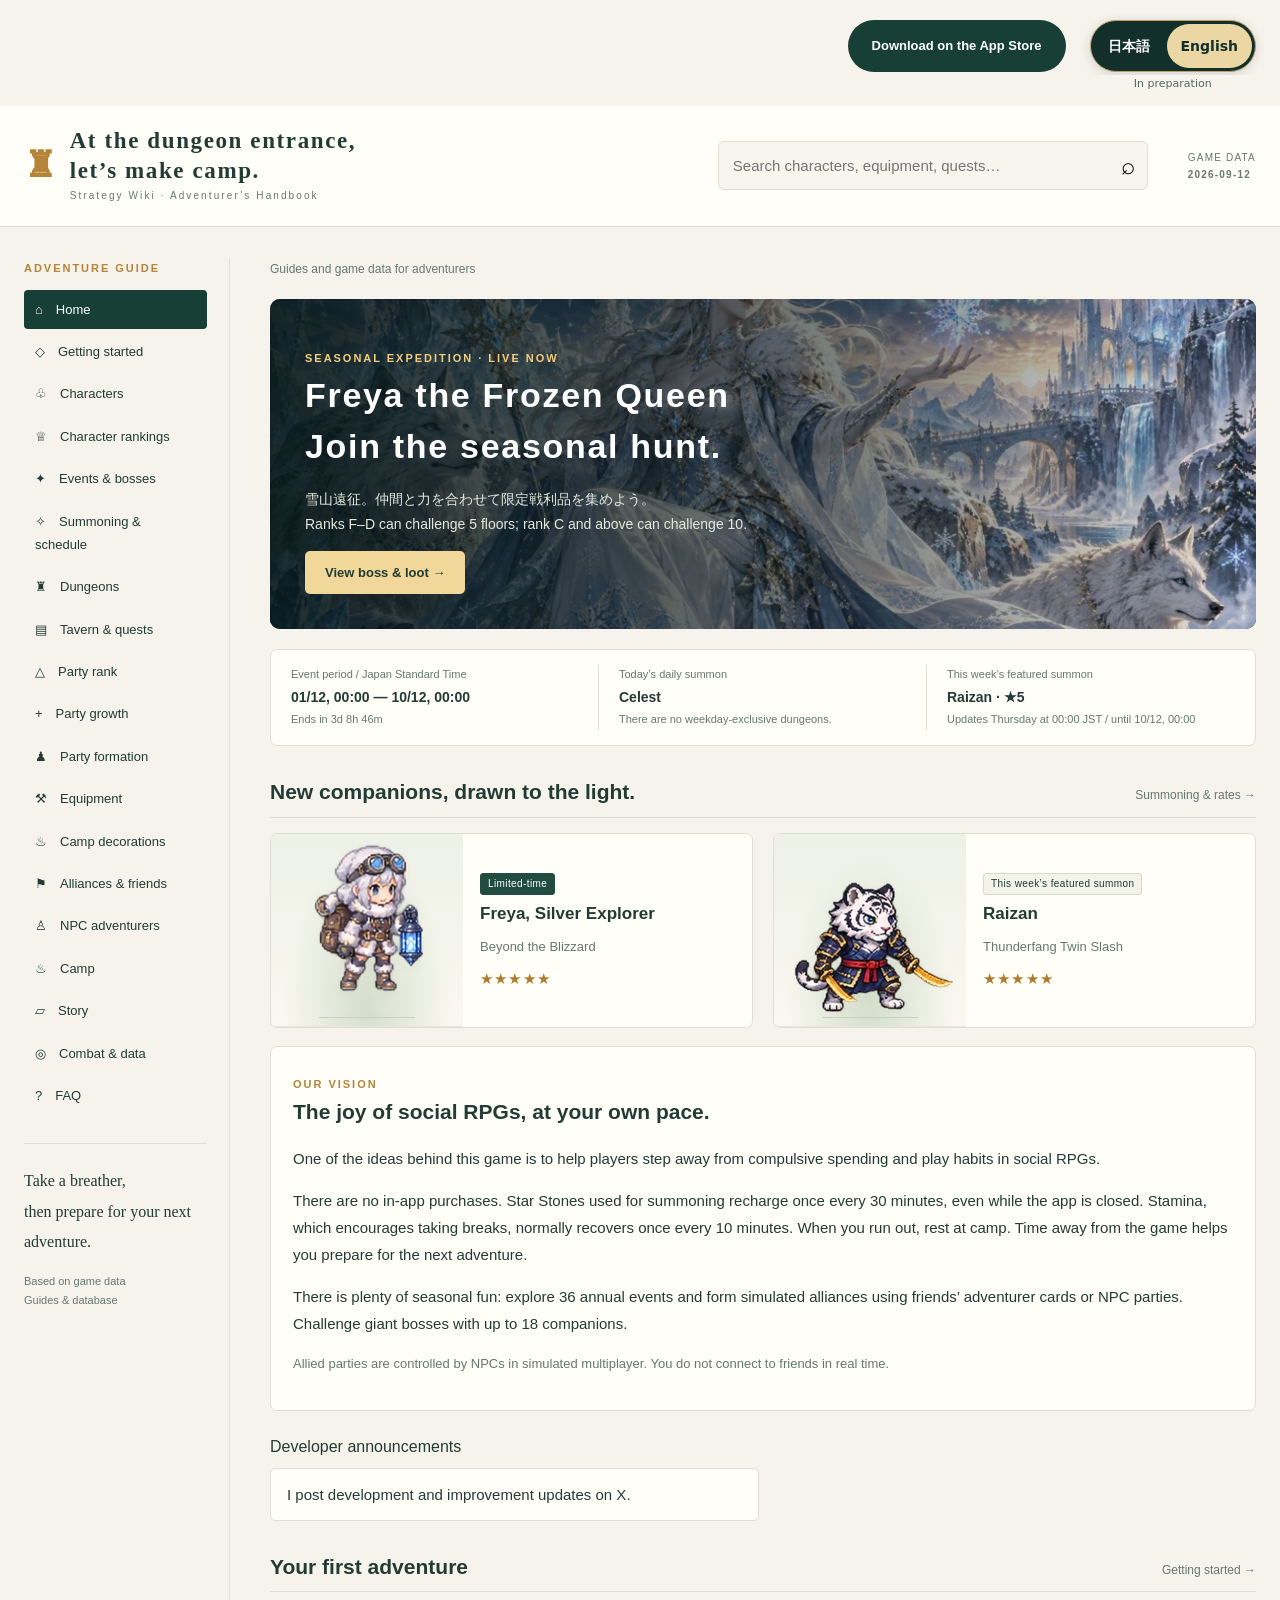
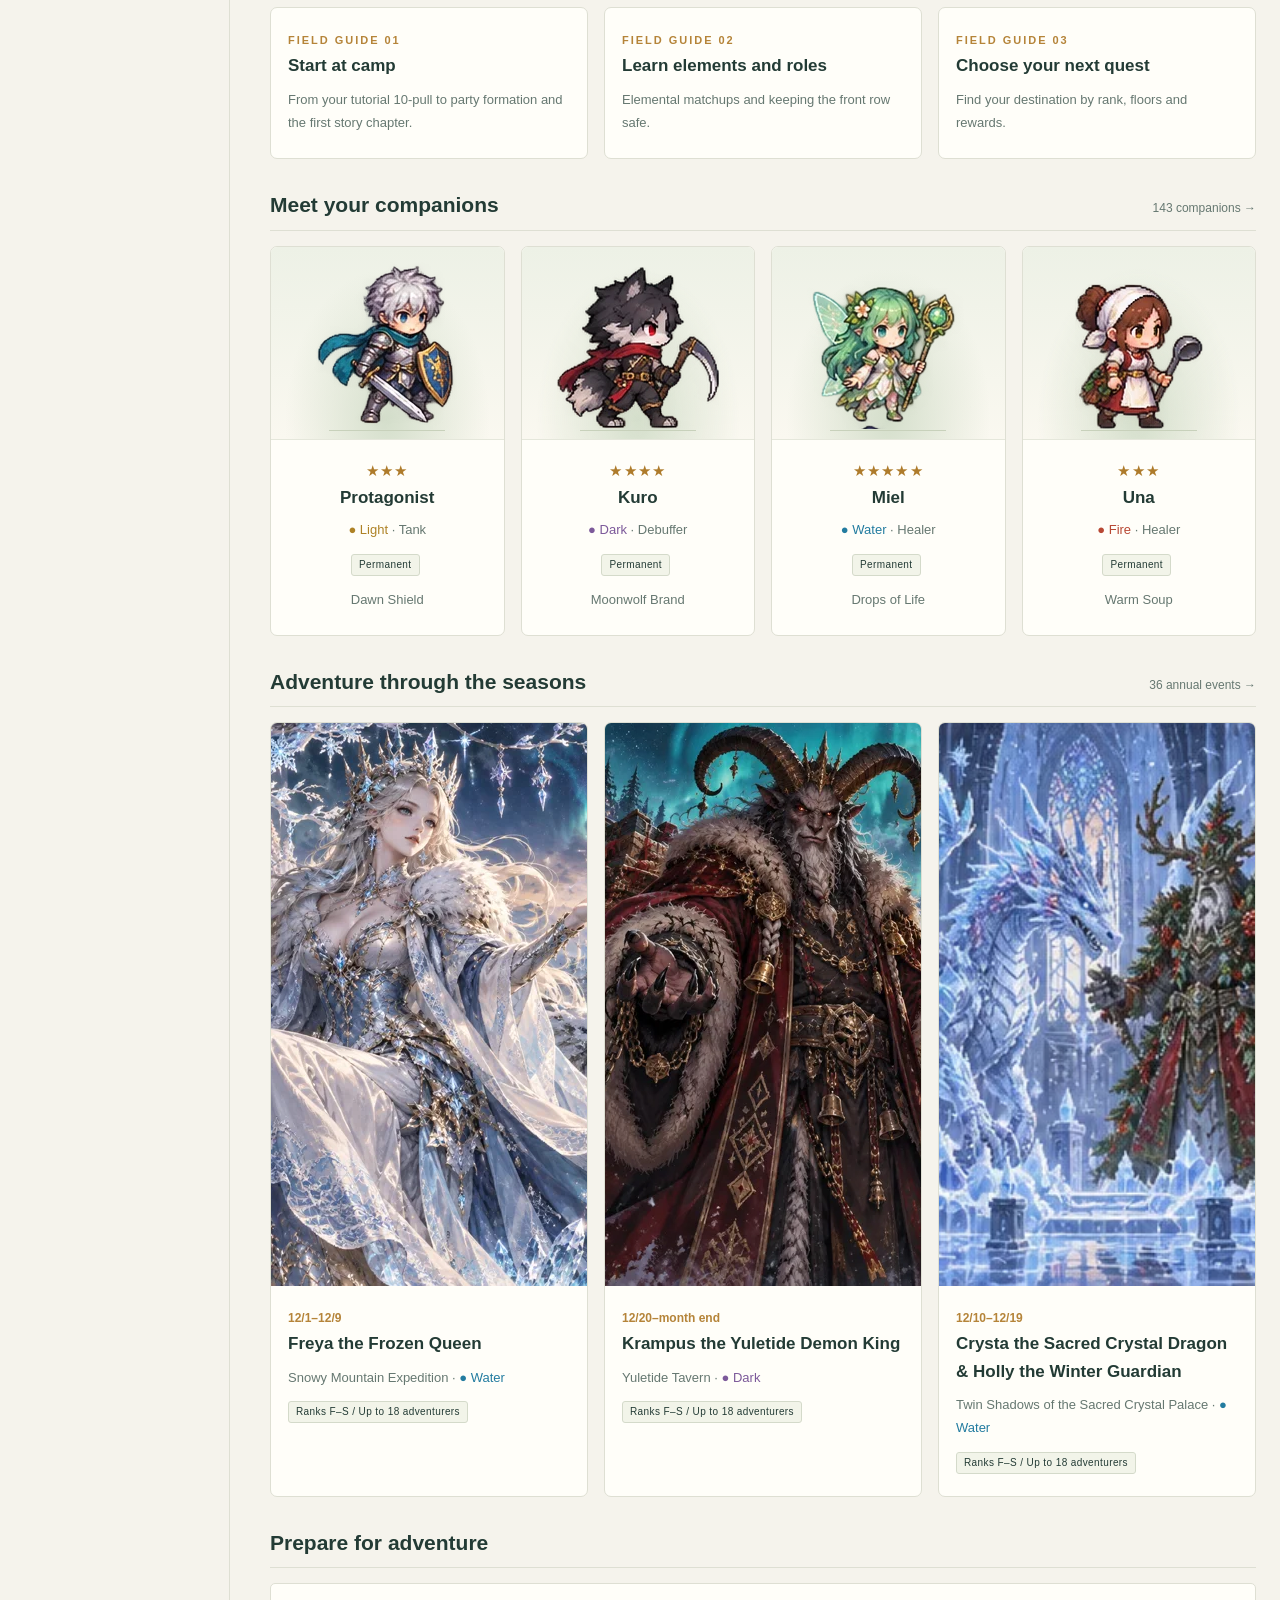
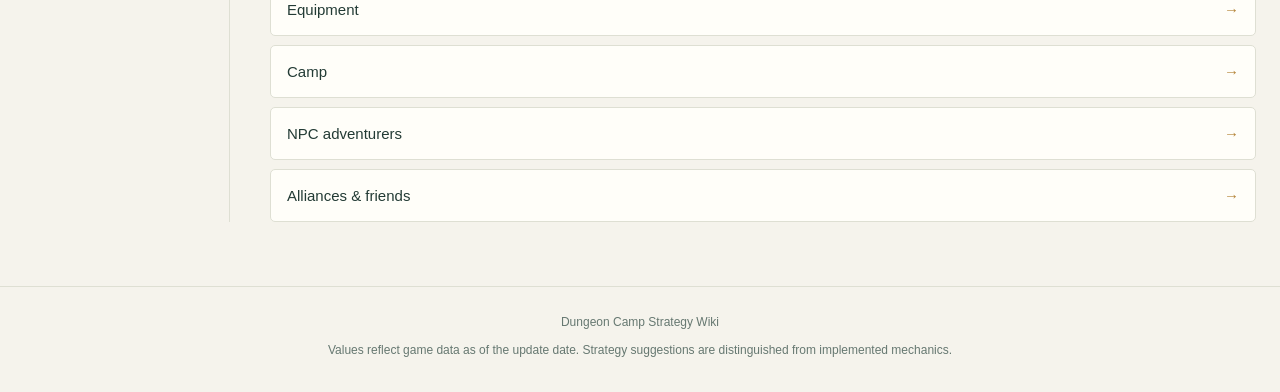
==== commit ca2e1866: "[Codexによる変更] 開発者のお知らせリンクを追加 / Add developer announcement link ■ 作業内容 / Work Description: - 承認済みの告知欄を" ====
--- a/index.html
+++ b/index.html
@@ -1 +1 @@
-<!doctype html><html lang="ja"><head><meta charset="UTF-8"><meta name="viewport" content="width=device-width, initial-scale=1"><meta name="theme-color" content="#122f2b"><meta name="description" content="ダンジョンの入口でキャンプでもしようよ。攻略Wiki。キャラクター、季節イベント、依頼、装備、共闘をゲームの実データで調べる冒険手帳。"><title>ダンジョンの入口でキャンプでもしようよ。攻略Wiki</title><link rel="stylesheet" href="style.css?v=10bb07560a9b"><script defer src="locale-en.js?v=391303744b77"></script><script defer src="locale.js?v=28735261cd9f"></script><script defer src="wiki-data.js?v=c5ccfb527c45"></script><script defer src="app.js?v=7ddd1a94cc98"></script><link rel="icon" type="image/png" sizes="1024x1024" href="favicon.png?v=6caec0d16e1b"><link rel="apple-touch-icon" href="favicon.png?v=6caec0d16e1b"></head><body><a class="skip" href="#main">本文へ</a><header class="top"><a class="brand" href="#home"><span class="brandmark">♜</span><span>ダンジョンの入口で<br>キャンプでもしようよ。<small>攻略Wiki · 冒険者の手帳</small></span></a><form id="searchform" role="search"><label class="sr" for="global-search">Wiki全体を検索</label><input id="global-search" type="search" placeholder="キャラ・装備・依頼を探す…"><button aria-label="検索">⌕</button></form><span class="edition">GAME DATA<br><b id="edition"></b></span></header><div class="download-banner"><a class="button" href="https://apps.apple.com/jp/app/id6810914372">AppStoreからダウンロード</a></div><div class="shell"><aside><p class="navlabel">旅のしおり</p><nav id="navigation"></nav><div class="aside-note">ひと息ついたら、<br>次の冒険の準備を。<span>ゲーム内データに基づく<br>攻略・データベース</span></div></aside><main id="main" tabindex="-1"></main></div><footer>ダンジョンの入口でキャンプでもしようよ。攻略Wiki <span>記載の数値は更新日時点のゲームデータ。攻略の提案と実装データを区別して掲載しています。</span></footer><noscript>このWikiの検索・データ表示にはJavaScriptを有効にしてください。</noscript></body></html>
+<!doctype html><html lang="ja"><head><meta charset="UTF-8"><meta name="viewport" content="width=device-width, initial-scale=1"><meta name="theme-color" content="#122f2b"><meta name="description" content="ダンジョンの入口でキャンプでもしようよ。攻略Wiki。キャラクター、季節イベント、依頼、装備、共闘をゲームの実データで調べる冒険手帳。"><title>ダンジョンの入口でキャンプでもしようよ。攻略Wiki</title><link rel="stylesheet" href="style.css?v=20261008-notice"><script defer src="locale-loader.js?v=20261008-notice"></script><script defer src="locale.js?v=4928d4d71a09"></script><script defer src="wiki-core.js?v=3cd28301a2ca"></script><script defer src="data-loader.js?v=661440ce619f"></script><script defer src="app.js?v=20261008-notice"></script><link rel="icon" type="image/png" sizes="32x32" href="favicon-32.png"><link rel="apple-touch-icon" href="apple-touch-icon.png"></head><body><a class="skip" href="#main">本文へ</a><header class="top"><a class="brand" href="#home"><span class="brandmark">♜</span><span>ダンジョンの入口で<br>キャンプでもしようよ。<small>攻略Wiki · 冒険者の手帳</small></span></a><form id="searchform" role="search"><label class="sr" for="global-search">Wiki全体を検索</label><input id="global-search" type="search" placeholder="キャラ・装備・依頼を探す…"><button aria-label="検索">⌕</button></form><span class="edition">GAME DATA<br><b id="edition"></b></span></header><div class="download-banner"><a class="button" href="https://apps.apple.com/jp/app/id6810914372">AppStoreからダウンロード</a></div><div class="shell"><aside><p class="navlabel">旅のしおり</p><nav id="navigation"></nav><div class="aside-note">ひと息ついたら、<br>次の冒険の準備を。<span>ゲーム内データに基づく<br>攻略・データベース</span></div></aside><main id="main" tabindex="-1"></main></div><footer>ダンジョンの入口でキャンプでもしようよ。攻略Wiki <span>記載の数値は更新日時点のゲームデータ。攻略の提案と実装データを区別して掲載しています。</span></footer><noscript>このWikiの検索・データ表示にはJavaScriptを有効にしてください。</noscript></body></html>
--- a/style.css
+++ b/style.css
@@ -1,4 +1,4 @@
-:root{--ink:#233b35;--muted:#667871;--paper:#f5f3ec;--green:#173f35;--gold:#b58439;--line:#dedfd3}*{box-sizing:border-box}body{margin:0;background:var(--paper);color:var(--ink);font:15px/1.8 -apple-system,BlinkMacSystemFont,'Hiragino Kaku Gothic ProN','Yu Gothic',sans-serif}a{color:inherit;text-decoration:none}a:hover{color:#976221}button,input,select{font:inherit}button,select{cursor:pointer}button:disabled{cursor:default}a:focus-visible,button:focus-visible,input:focus-visible,select:focus-visible{outline:3px solid #bd833a;outline-offset:3px}.top{background:#fffef9;border-bottom:1px solid var(--line);padding:20px max(24px,calc((100% - 1380px)/2));display:flex;align-items:center;gap:40px}.brand{display:flex;align-items:center;gap:12px;white-space:nowrap;font:700 23px Georgia,serif;letter-spacing:.07em}.brandmark{font-size:36px;color:var(--gold)}.brand small{display:block;font:10px/2 sans-serif;letter-spacing:.21em;color:var(--muted)}#searchform{display:flex;max-width:430px;flex:1;margin-left:auto;border:1px solid var(--line);border-radius:6px;background:#f6f6ef}input{min-width:0}#searchform input{width:100%;border:0;padding:10px 14px;background:transparent}#searchform button{border:0;background:transparent;font-size:24px;padding:0 12px}.edition{font-size:10px;line-height:1.7;letter-spacing:.12em;color:var(--muted)}.shell{display:grid;grid-template-columns:206px minmax(0,1fr);gap:40px;max-width:1380px;margin:auto;padding:32px 24px 64px}aside{border-right:1px solid var(--line);padding-right:22px}.navlabel,.eyebrow{font-size:11px;text-transform:uppercase;letter-spacing:.18em;font-weight:700;color:var(--gold)}nav{display:grid;gap:3px}nav a{display:block;padding:8px 11px;font-size:13px;border-radius:4px}nav a[aria-current]{background:var(--green);color:#fff}.aside-note{border-top:1px solid var(--line);margin-top:28px;padding-top:22px;font:16px/1.9 Georgia,serif}.aside-note span{display:block;font:11px/1.8 sans-serif;color:var(--muted);margin-top:14px}main{min-width:0}h1,h2,h3,p{margin-top:0}h1{font-size:29px;line-height:1.5;margin-bottom:15px}h2{font-size:21px;line-height:1.5}h3{font-size:17px;line-height:1.6}.muted,.note{color:var(--muted);font-size:13px}.crumb{font-size:12px;color:var(--muted);margin-bottom:19px}.hero{position:relative;border-radius:10px;overflow:hidden;background:#143c35;min-height:330px;color:white;display:flex;align-items:end}.hero>img{position:absolute;width:100%;height:100%;object-fit:cover}.hero:after{content:'';position:absolute;inset:0;background:linear-gradient(90deg,rgba(6,24,26,.91),rgba(8,24,28,.52) 60%,rgba(8,24,28,.07))}.hero-copy{position:relative;z-index:1;max-width:610px;padding:35px}.hero h1{font-size:34px;letter-spacing:.05em}.hero p{color:#e3eadd;font-size:14px}.hero .eyebrow{color:#f4ce80}.button{display:inline-block;background:var(--green);color:white;padding:10px 20px;border:0;border-radius:5px;font-size:13px;font-weight:600}.button:hover{background:#285749;color:white}.hero .button{background:#f1d79a;color:#213c32}.section-title{display:flex;align-items:baseline;justify-content:space-between;gap:15px;margin:30px 0 15px;border-bottom:1px solid var(--line);padding-bottom:9px}.section-title h2{margin:0}.section-title a{font-size:12px;color:var(--muted)}.today{display:grid;grid-template-columns:repeat(3,1fr);background:#fffef9;border:1px solid var(--line);border-radius:7px;margin:20px 0;padding:15px 0}.today>div{padding:0 20px;border-right:1px solid var(--line)}.today>div:last-child{border:0}.today small{display:block;color:var(--muted);font-size:11px}.today b{display:block;font-size:14px}.grid{display:grid;grid-template-columns:repeat(auto-fill,minmax(190px,1fr));gap:16px}.grid.wide{grid-template-columns:repeat(auto-fill,minmax(265px,1fr))}.card{background:#fffef9;border:1px solid var(--line);border-radius:7px;overflow:hidden;transition:transform .15s,border-color .15s;min-width:0}.card:hover{transform:translateY(-2px);border-color:#a1ad98}.card-body{padding:17px}.card h3{margin:0 0 8px}.card p{font-size:13px;color:var(--muted);margin:7px 0}.card-image{display:block;width:100%;aspect-ratio:16/9;object-fit:cover}.badge{display:inline-block;border:1px solid #d4daca;background:#f2f4e9;border-radius:3px;padding:1px 7px;font-size:10px;letter-spacing:.04em;margin:0 4px 5px 0}.badge.live{background:#214c3f;color:white;border-color:#214c3f}.stars{color:#ae7b2b;letter-spacing:.08em}.portrait{display:block;width:192px;height:192px;background-image:url('portraits.webp?v=75a51ea0e859');background-size:2304px 2304px;flex-shrink:0;margin:auto;image-rendering:auto}.portrait-wrap{background:radial-gradient(ellipse at 50% 90%,#d5dfcc,transparent 62%),linear-gradient(#edf1e6,#faf8f0);border-bottom:1px solid #e5e7db;position:relative}.portrait-wrap:after{content:'';position:absolute;bottom:8px;width:50%;height:1px;background:#c8d1bb;left:25%}.character-card .card-body{text-align:center}.character-card h3{margin-bottom:3px}.filterbar{display:flex;flex-wrap:wrap;gap:10px;padding:15px;background:#eceee4;border:1px solid var(--line);border-radius:7px;margin:20px 0}.filterbar input,.filterbar select{border:1px solid #cdd4c5;border-radius:4px;padding:8px 10px;background:white;max-width:100%}.filterbar input{flex:1;min-width:160px}.count{font-size:12px;color:var(--muted);margin:8px 0 15px}.detail-hero{background:#fffef9;display:grid;grid-template-columns:260px minmax(0,1fr);border:1px solid var(--line);border-radius:8px;overflow:hidden;margin-bottom:24px}.detail-hero .portrait-wrap{display:flex;align-items:center;justify-content:center}.detail-hero .portrait{transform:scale(1.2)}.detail-hero .body{padding:30px}.panel{background:#fffef9;border:1px solid var(--line);border-radius:7px;padding:22px;margin:18px 0}.panel h3{margin-bottom:8px}.stat-grid{display:grid;grid-template-columns:repeat(3,1fr);gap:10px;margin:18px 0}.stat{background:#eff1e8;padding:12px;border-radius:5px}.stat small{display:block;color:var(--muted)}.stat b{font-size:20px}.art-full{width:100%;display:block;border-radius:8px;aspect-ratio:16/9;object-fit:cover}.table-wrap{overflow:auto;border:1px solid var(--line);border-radius:6px;margin:15px 0}table{border-collapse:collapse;width:100%;background:#fffef9;font-size:13px;text-align:left}th{background:#e9eee1;white-space:nowrap}td,th{padding:11px 14px;border-bottom:1px solid var(--line)}td a{color:#366857;text-decoration:underline;text-underline-offset:3px}tr:last-child td{border-bottom:0}.prose{max-width:820px}.prose p{line-height:2}.prose li{margin:10px 0}.split{display:grid;grid-template-columns:1fr 1fr;gap:20px}.linklist{display:grid;gap:9px}.linklist a{display:block;background:#fffef9;border:1px solid var(--line);border-radius:5px;padding:12px 16px}.linklist a:after{content:' →';float:right;color:var(--gold)}.empty{padding:40px;text-align:center;background:white;border:1px dashed var(--line)}footer{border-top:1px solid var(--line);padding:25px;text-align:center;color:var(--muted);font-size:12px}footer span{display:block;margin:6px}.sr{position:absolute;width:1px;height:1px;overflow:hidden;clip-path:inset(50%)}.skip{position:fixed;top:-100px}.skip:focus{top:0;background:white;z-index:10;padding:10px}.highlight{border-left:4px solid var(--gold);background:#f0ead8;padding:14px 18px;margin:18px 0}.tiny{font-size:11px}.element-Fire{color:#b84834}.element-Water{color:#237ca0}.element-Wind{color:#498459}.element-Light{color:#ae8226}.element-Dark{color:#7c599a}.month{font:600 12px sans-serif;color:var(--gold)}
+:root{--ink:#233b35;--muted:#667871;--paper:#f5f3ec;--green:#173f35;--gold:#b58439;--line:#dedfd3}*{box-sizing:border-box}body{margin:0;background:var(--paper);color:var(--ink);font:15px/1.8 -apple-system,BlinkMacSystemFont,'Hiragino Kaku Gothic ProN','Yu Gothic',sans-serif}a{color:inherit;text-decoration:none}a:hover{color:#976221}button,input,select{font:inherit}button,select{cursor:pointer}button:disabled{cursor:default}a:focus-visible,button:focus-visible,input:focus-visible,select:focus-visible{outline:3px solid #bd833a;outline-offset:3px}.top{background:#fffef9;border-bottom:1px solid var(--line);padding:20px max(24px,calc((100% - 1380px)/2));display:flex;align-items:center;gap:40px}.brand{display:flex;align-items:center;gap:12px;white-space:nowrap;font:700 23px Georgia,serif;letter-spacing:.07em}.brandmark{font-size:36px;color:var(--gold)}.brand small{display:block;font:10px/2 sans-serif;letter-spacing:.21em;color:var(--muted)}#searchform{display:flex;max-width:430px;flex:1;margin-left:auto;border:1px solid var(--line);border-radius:6px;background:#f6f6ef}input{min-width:0}#searchform input{width:100%;border:0;padding:10px 14px;background:transparent}#searchform button{border:0;background:transparent;font-size:24px;padding:0 12px}.edition{font-size:10px;line-height:1.7;letter-spacing:.12em;color:var(--muted)}.shell{display:grid;grid-template-columns:206px minmax(0,1fr);gap:40px;max-width:1380px;margin:auto;padding:32px 24px 64px}aside{border-right:1px solid var(--line);padding-right:22px}.navlabel,.eyebrow{font-size:11px;text-transform:uppercase;letter-spacing:.18em;font-weight:700;color:var(--gold)}nav{display:grid;gap:3px}nav a{display:block;padding:8px 11px;font-size:13px;border-radius:4px}nav a[aria-current]{background:var(--green);color:#fff}.aside-note{border-top:1px solid var(--line);margin-top:28px;padding-top:22px;font:16px/1.9 Georgia,serif}.aside-note span{display:block;font:11px/1.8 sans-serif;color:var(--muted);margin-top:14px}main{min-width:0}h1,h2,h3,p{margin-top:0}h1{font-size:29px;line-height:1.5;margin-bottom:15px}h2{font-size:21px;line-height:1.5}h3{font-size:17px;line-height:1.6}.muted,.note{color:var(--muted);font-size:13px}.crumb{font-size:12px;color:var(--muted);margin-bottom:19px}.hero{position:relative;border-radius:10px;overflow:hidden;background:#143c35;min-height:330px;color:white;display:flex;align-items:end}.hero>img{position:absolute;width:100%;height:100%;object-fit:cover}.hero:after{content:'';position:absolute;inset:0;background:linear-gradient(90deg,rgba(6,24,26,.91),rgba(8,24,28,.52) 60%,rgba(8,24,28,.07))}.hero-copy{position:relative;z-index:1;max-width:610px;padding:35px}.hero h1{font-size:34px;letter-spacing:.05em}.hero p{color:#e3eadd;font-size:14px}.hero .eyebrow{color:#f4ce80}.button{display:inline-block;background:var(--green);color:white;padding:10px 20px;border:0;border-radius:5px;font-size:13px;font-weight:600}.button:hover{background:#285749;color:white}.hero .button{background:#f1d79a;color:#213c32}.section-title{display:flex;align-items:baseline;justify-content:space-between;gap:15px;margin:30px 0 15px;border-bottom:1px solid var(--line);padding-bottom:9px}.section-title h2{margin:0}.section-title a{font-size:12px;color:var(--muted)}.today{display:grid;grid-template-columns:repeat(3,1fr);background:#fffef9;border:1px solid var(--line);border-radius:7px;margin:20px 0;padding:15px 0}.today>div{padding:0 20px;border-right:1px solid var(--line)}.today>div:last-child{border:0}.today small{display:block;color:var(--muted);font-size:11px}.today b{display:block;font-size:14px}.grid{display:grid;grid-template-columns:repeat(auto-fill,minmax(190px,1fr));gap:16px}.grid.wide{grid-template-columns:repeat(auto-fill,minmax(265px,1fr))}.card{background:#fffef9;border:1px solid var(--line);border-radius:7px;overflow:hidden;transition:transform .15s,border-color .15s;min-width:0}.card:hover{transform:translateY(-2px);border-color:#a1ad98}.card-body{padding:17px}.card h3{margin:0 0 8px}.card p{font-size:13px;color:var(--muted);margin:7px 0}.card-image{display:block;width:100%;aspect-ratio:16/9;object-fit:cover}.badge{display:inline-block;border:1px solid #d4daca;background:#f2f4e9;border-radius:3px;padding:1px 7px;font-size:10px;letter-spacing:.04em;margin:0 4px 5px 0}.badge.live{background:#214c3f;color:white;border-color:#214c3f}.stars{color:#ae7b2b;letter-spacing:.08em}.portrait{display:block;width:192px;height:192px;object-fit:contain;flex-shrink:0;margin:auto;image-rendering:auto}.portrait-wrap{background:radial-gradient(ellipse at 50% 90%,#d5dfcc,transparent 62%),linear-gradient(#edf1e6,#faf8f0);border-bottom:1px solid #e5e7db;position:relative}.portrait-wrap:after{content:'';position:absolute;bottom:8px;width:50%;height:1px;background:#c8d1bb;left:25%}.character-card .card-body{text-align:center}.character-card h3{margin-bottom:3px}.filterbar{display:flex;flex-wrap:wrap;gap:10px;padding:15px;background:#eceee4;border:1px solid var(--line);border-radius:7px;margin:20px 0}.filterbar input,.filterbar select{border:1px solid #cdd4c5;border-radius:4px;padding:8px 10px;background:white;max-width:100%}.filterbar input{flex:1;min-width:160px}.count{font-size:12px;color:var(--muted);margin:8px 0 15px}.detail-hero{background:#fffef9;display:grid;grid-template-columns:260px minmax(0,1fr);border:1px solid var(--line);border-radius:8px;overflow:hidden;margin-bottom:24px}.detail-hero .portrait-wrap{display:flex;align-items:center;justify-content:center}.detail-hero .portrait{transform:scale(1.2)}.detail-hero .body{padding:30px}.panel{background:#fffef9;border:1px solid var(--line);border-radius:7px;padding:22px;margin:18px 0}.panel h3{margin-bottom:8px}.stat-grid{display:grid;grid-template-columns:repeat(3,1fr);gap:10px;margin:18px 0}.stat{background:#eff1e8;padding:12px;border-radius:5px}.stat small{display:block;color:var(--muted)}.stat b{font-size:20px}.art-full{width:100%;display:block;border-radius:8px;aspect-ratio:16/9;object-fit:cover}.table-wrap{overflow:auto;border:1px solid var(--line);border-radius:6px;margin:15px 0}table{border-collapse:collapse;width:100%;background:#fffef9;font-size:13px;text-align:left}th{background:#e9eee1;white-space:nowrap}td,th{padding:11px 14px;border-bottom:1px solid var(--line)}td a{color:#366857;text-decoration:underline;text-underline-offset:3px}tr:last-child td{border-bottom:0}.prose{max-width:820px}.prose p{line-height:2}.prose li{margin:10px 0}.split{display:grid;grid-template-columns:1fr 1fr;gap:20px}.linklist{display:grid;gap:9px}.linklist a{display:block;background:#fffef9;border:1px solid var(--line);border-radius:5px;padding:12px 16px}.linklist a:after{content:' →';float:right;color:var(--gold)}.empty{padding:40px;text-align:center;background:white;border:1px dashed var(--line)}footer{border-top:1px solid var(--line);padding:25px;text-align:center;color:var(--muted);font-size:12px}footer span{display:block;margin:6px}.sr{position:absolute;width:1px;height:1px;overflow:hidden;clip-path:inset(50%)}.skip{position:fixed;top:-100px}.skip:focus{top:0;background:white;z-index:10;padding:10px}.highlight{border-left:4px solid var(--gold);background:#f0ead8;padding:14px 18px;margin:18px 0}.tiny{font-size:11px}.element-Fire{color:#b84834}.element-Water{color:#237ca0}.element-Wind{color:#498459}.element-Light{color:#ae8226}.element-Dark{color:#7c599a}.month{font:600 12px sans-serif;color:var(--gold)}
 @media(max-width:850px){.top{padding:16px 20px;gap:15px;flex-wrap:wrap}.brand{font-size:19px}.edition{display:none}#searchform{max-width:none}.shell{grid-template-columns:minmax(0,1fr);padding:15px 18px 40px;gap:20px}aside{padding:0;border:0;min-width:0}nav{display:flex;overflow:auto;padding-bottom:8px}nav a{white-space:nowrap;background:#e9ede2}.navlabel,.aside-note{display:none}.hero{min-height:310px}.hero-copy{padding:25px}.hero h1{font-size:28px}.grid{grid-template-columns:repeat(auto-fill,minmax(155px,1fr))}.portrait{transform:scale(.85);margin-top:-10px;margin-bottom:-10px}.portrait-wrap{overflow:hidden}.today{grid-template-columns:1fr}.today>div{border:0;padding:8px 18px}.split{grid-template-columns:1fr}.detail-hero{grid-template-columns:1fr}.detail-hero .portrait-wrap{min-height:220px}.detail-hero .body{padding:20px}h1{font-size:25px}.hero:after{background:linear-gradient(90deg,#081d20e8,#081d2077)}.filterbar select{flex:1}.top #searchform{flex-basis:100%}.stat-grid{gap:6px}.stat b{font-size:17px}}@media(prefers-reduced-motion:reduce){*{transition:none!important}}
 
 /* Keep language selection reachable on every page, including narrow screens. */
@@ -31,3 +31,14 @@
 .site-toolbar .download-banner .button{display:flex;align-items:center;justify-content:center;min-height:52px;padding:14px 24px;border-radius:999px;line-height:1.5}
 .site-toolbar .language-switch{position:relative;top:auto;right:auto;flex-shrink:0;overflow:visible}
 @media(max-width:480px){.site-toolbar{justify-content:center;gap:16px;padding:20px 18px 34px}.site-toolbar .download-banner{flex-basis:100%}.site-toolbar .download-banner .button{width:fit-content;margin:auto}}
+
+/* Place mobile actions after the page content, without covering it. */
+@media(max-width:850px){
+  body{padding-top:0}
+  .language-switch a:not([aria-current=true]){background:transparent}
+  html{scroll-padding-top:10px}
+  .site-toolbar{justify-content:center;width:100%;padding-bottom:calc(34px + env(safe-area-inset-bottom))}
+  body>.language-switch{position:relative;top:auto;right:auto;width:fit-content;margin:24px auto 40px;overflow:visible}
+}
+
+.developer-notice{margin:24px 0}.developer-notice h2{font-family:inherit;font-size:1rem;font-weight:400;margin:0 0 9px}.developer-feed{width:calc((100% - 9px)/2);padding:12px 16px;background:#fffef9;border:1px solid var(--line);border-radius:5px;overflow-wrap:anywhere}@media(max-width:700px){.developer-feed{width:100%}}
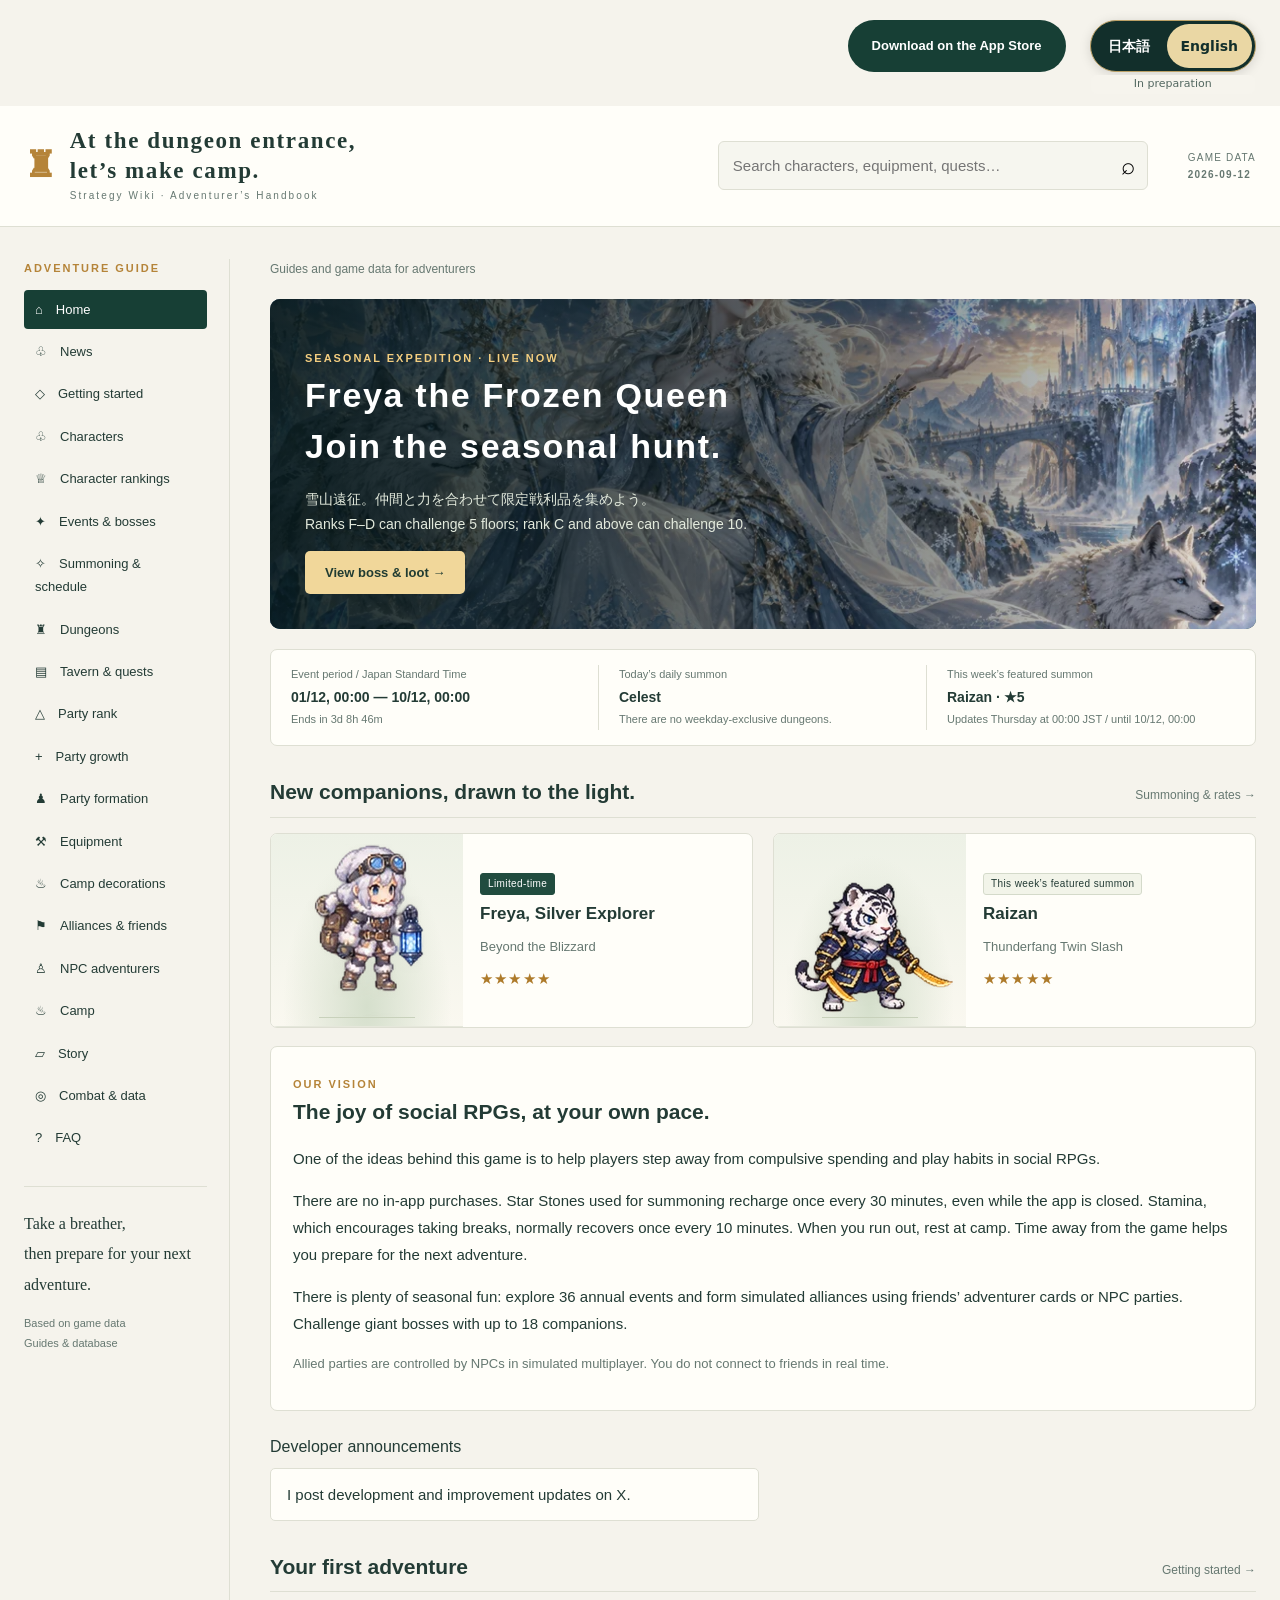
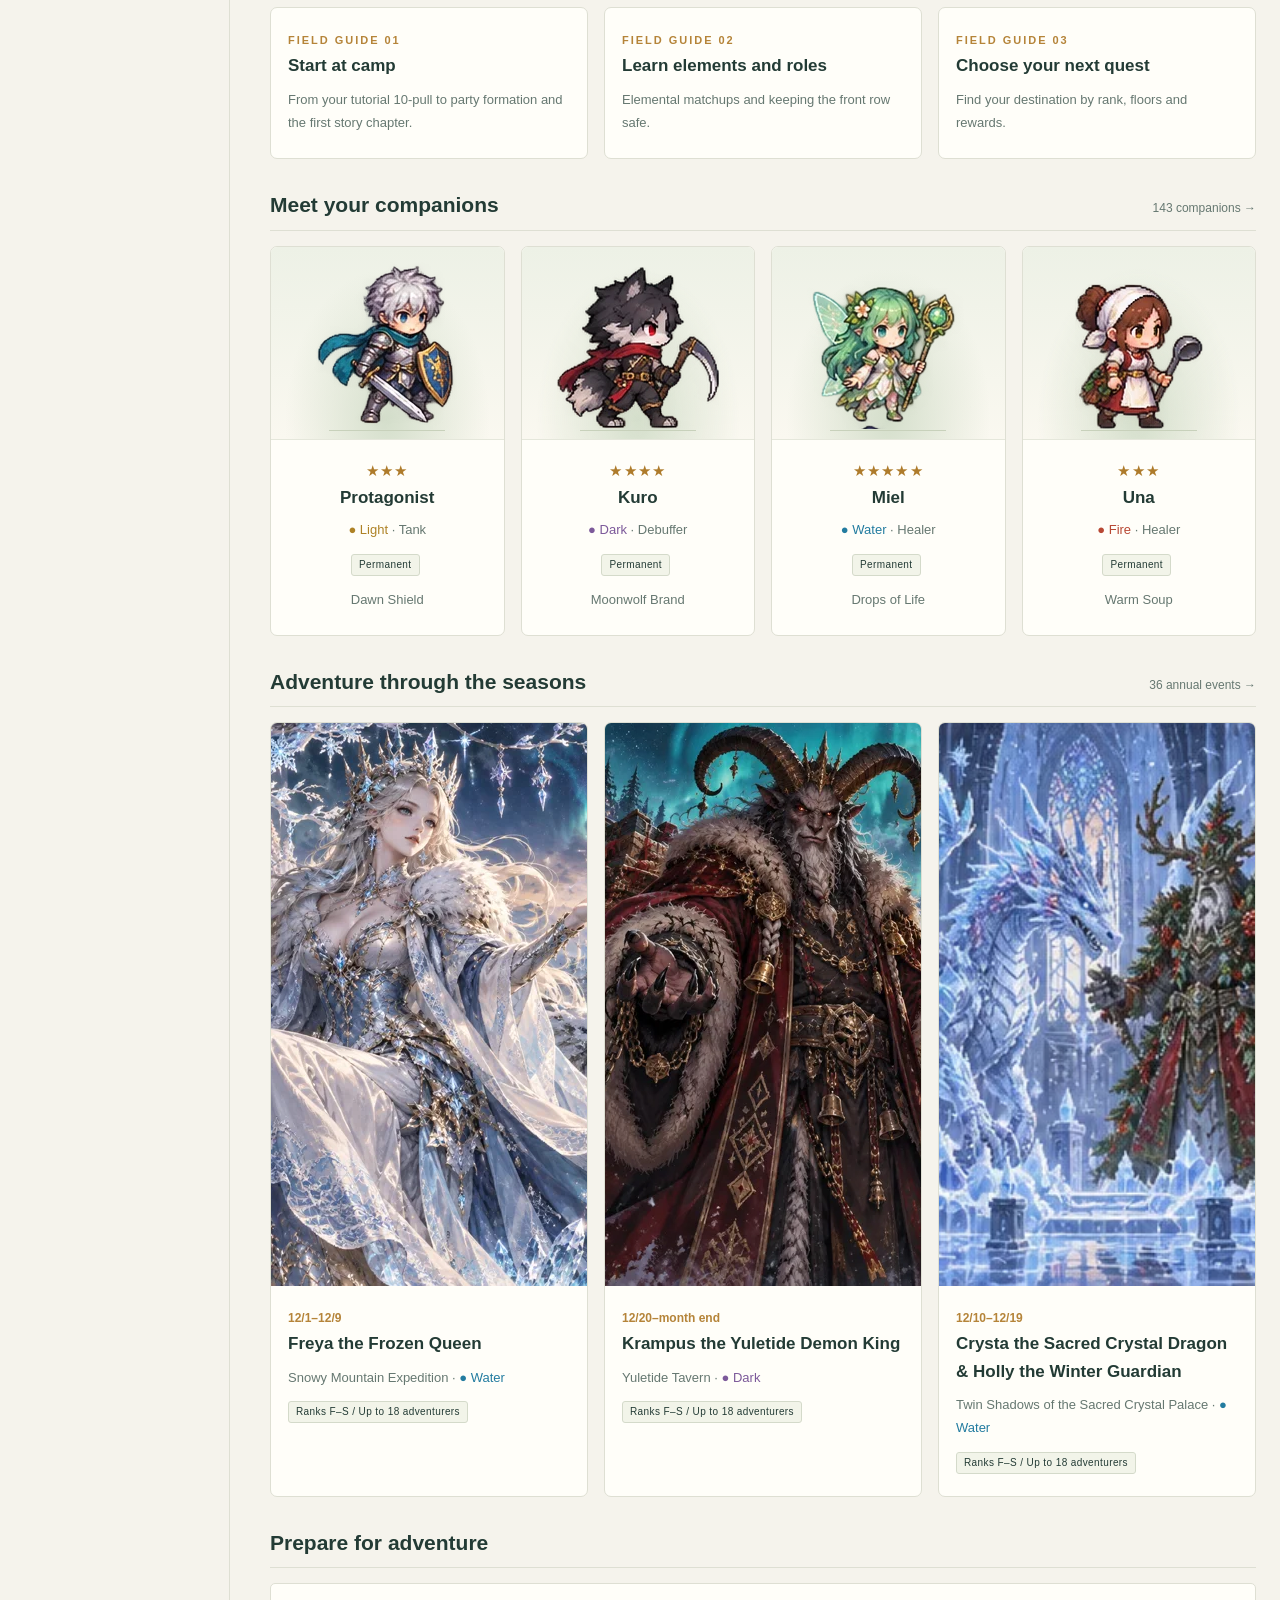
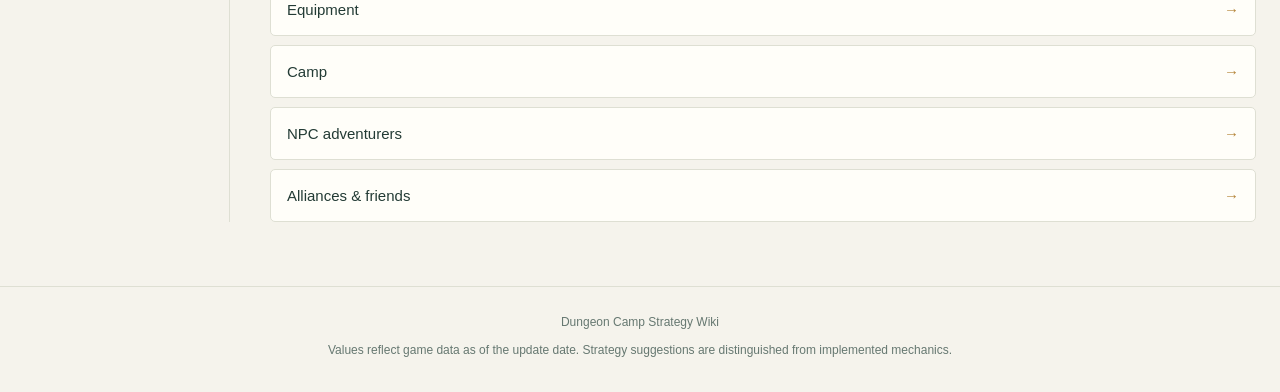
==== commit 0edb1b59: "Add news navigation scrolling to developer announcements" ====
--- a/index.html
+++ b/index.html
@@ -1 +1 @@
-<!doctype html><html lang="ja"><head><meta charset="UTF-8"><meta name="viewport" content="width=device-width, initial-scale=1"><meta name="theme-color" content="#122f2b"><meta name="description" content="ダンジョンの入口でキャンプでもしようよ。攻略Wiki。キャラクター、季節イベント、依頼、装備、共闘をゲームの実データで調べる冒険手帳。"><title>ダンジョンの入口でキャンプでもしようよ。攻略Wiki</title><link rel="stylesheet" href="style.css?v=20261008-notice"><script defer src="locale-loader.js?v=20261008-notice"></script><script defer src="locale.js?v=4928d4d71a09"></script><script defer src="wiki-core.js?v=3cd28301a2ca"></script><script defer src="data-loader.js?v=661440ce619f"></script><script defer src="app.js?v=20261008-notice"></script><link rel="icon" type="image/png" sizes="32x32" href="favicon-32.png"><link rel="apple-touch-icon" href="apple-touch-icon.png"></head><body><a class="skip" href="#main">本文へ</a><header class="top"><a class="brand" href="#home"><span class="brandmark">♜</span><span>ダンジョンの入口で<br>キャンプでもしようよ。<small>攻略Wiki · 冒険者の手帳</small></span></a><form id="searchform" role="search"><label class="sr" for="global-search">Wiki全体を検索</label><input id="global-search" type="search" placeholder="キャラ・装備・依頼を探す…"><button aria-label="検索">⌕</button></form><span class="edition">GAME DATA<br><b id="edition"></b></span></header><div class="download-banner"><a class="button" href="https://apps.apple.com/jp/app/id6810914372">AppStoreからダウンロード</a></div><div class="shell"><aside><p class="navlabel">旅のしおり</p><nav id="navigation"></nav><div class="aside-note">ひと息ついたら、<br>次の冒険の準備を。<span>ゲーム内データに基づく<br>攻略・データベース</span></div></aside><main id="main" tabindex="-1"></main></div><footer>ダンジョンの入口でキャンプでもしようよ。攻略Wiki <span>記載の数値は更新日時点のゲームデータ。攻略の提案と実装データを区別して掲載しています。</span></footer><noscript>このWikiの検索・データ表示にはJavaScriptを有効にしてください。</noscript></body></html>
+<!doctype html><html lang="ja"><head><meta charset="UTF-8"><meta name="viewport" content="width=device-width, initial-scale=1"><meta name="theme-color" content="#122f2b"><meta name="description" content="ダンジョンの入口でキャンプでもしようよ。攻略Wiki。キャラクター、季節イベント、依頼、装備、共闘をゲームの実データで調べる冒険手帳。"><title>ダンジョンの入口でキャンプでもしようよ。攻略Wiki</title><link rel="stylesheet" href="style.css?v=6c2bf36b0b1f"><script defer src="locale-loader.js?v=0f2bcf7e8ff1"></script><script defer src="locale.js?v=4928d4d71a09"></script><script defer src="wiki-core.js?v=3cd28301a2ca"></script><script defer src="data-loader.js?v=661440ce619f"></script><script defer src="app.js?v=8b54cf23d4a0"></script><link rel="icon" type="image/png" sizes="32x32" href="favicon-32.png"><link rel="apple-touch-icon" href="apple-touch-icon.png"></head><body><a class="skip" href="#main">本文へ</a><header class="top"><a class="brand" href="#home"><span class="brandmark">♜</span><span>ダンジョンの入口で<br>キャンプでもしようよ。<small>攻略Wiki · 冒険者の手帳</small></span></a><form id="searchform" role="search"><label class="sr" for="global-search">Wiki全体を検索</label><input id="global-search" type="search" placeholder="キャラ・装備・依頼を探す…"><button aria-label="検索">⌕</button></form><span class="edition">GAME DATA<br><b id="edition"></b></span></header><div class="download-banner"><a class="button" href="https://apps.apple.com/jp/app/id6810914372">AppStoreからダウンロード</a></div><div class="shell"><aside><p class="navlabel">旅のしおり</p><nav id="navigation"></nav><div class="aside-note">ひと息ついたら、<br>次の冒険の準備を。<span>ゲーム内データに基づく<br>攻略・データベース</span></div></aside><main id="main" tabindex="-1"></main></div><footer>ダンジョンの入口でキャンプでもしようよ。攻略Wiki <span>記載の数値は更新日時点のゲームデータ。攻略の提案と実装データを区別して掲載しています。</span></footer><noscript>このWikiの検索・データ表示にはJavaScriptを有効にしてください。</noscript></body></html>
